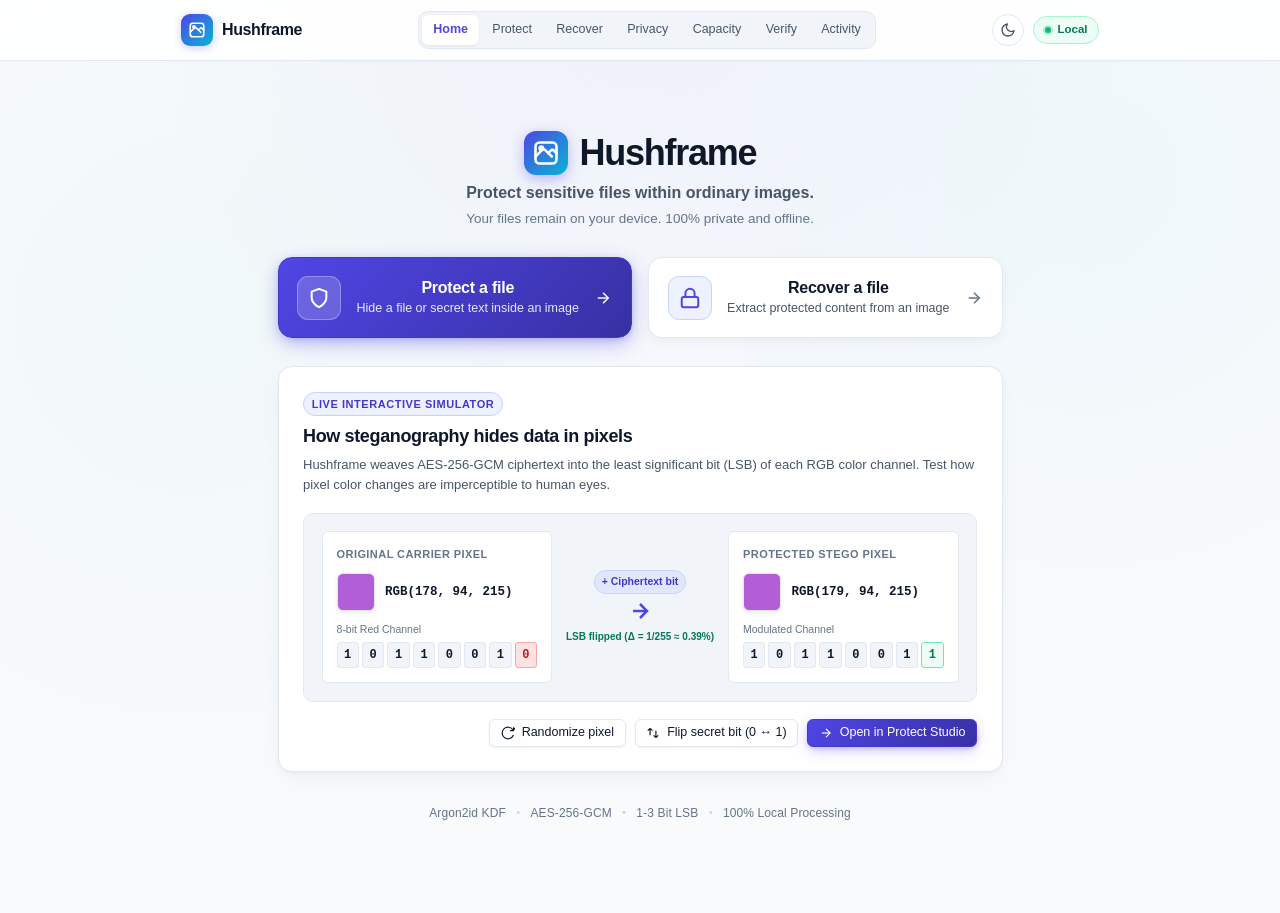
==== frontend/index.html @ 93e6d680 "Fix activity table overflow; enhance alignment, action chips, and responsive container" ====
<!DOCTYPE html>
<html lang="en">
<head>
  <meta charset="UTF-8">
  <meta name="viewport" content="width=device-width, initial-scale=1.0">
  <title>Hushframe — Protect sensitive files within ordinary images</title>
  <link rel="stylesheet" href="styles.css">
</head>
<body>
  <!-- Clean, Minimal Header -->
  <header class="navbar">
    <div class="nav-container">
      <div class="brand" onclick="goHome()" title="Hushframe home">
        <div class="brand-logo-wrap">
          <svg class="brand-logo" width="18" height="18" viewBox="0 0 24 24" fill="none" stroke="currentColor" stroke-width="2.2" stroke-linecap="round" stroke-linejoin="round" aria-hidden="true">
            <rect x="3" y="3" width="18" height="18" rx="3.5" ry="3.5"></rect>
            <path d="M3 15l5.5-5.5a2 2 0 0 1 2.8 0L17 15"></path>
            <path d="M14 12l2-2a2 2 0 0 1 2.8 0L21 12.2"></path>
            <circle cx="8" cy="8" r="1.5" fill="currentColor"></circle>
          </svg>
        </div>
        <span class="brand-title">Hushframe</span>
      </div>
      <nav class="nav-tabs" role="tablist">
        <button class="nav-tab active" data-tab="home" role="tab" aria-selected="true" onclick="goHome()">Home</button>
        <button class="nav-tab" data-tab="hide" role="tab" aria-selected="false" onclick="openHideScreen()">Protect</button>
        <button class="nav-tab" data-tab="reveal" role="tab" aria-selected="false" onclick="openRevealScreen()">Recover</button>
        <button class="nav-tab" data-tab="privacy" role="tab" aria-selected="false" onclick="switchTab('privacy')">Privacy</button>
        <button class="nav-tab" data-tab="capacity" role="tab" aria-selected="false" onclick="switchTab('capacity')">Capacity</button>
        <button class="nav-tab" data-tab="verify" role="tab" aria-selected="false" onclick="switchTab('verify')">Verify</button>
        <button class="nav-tab" data-tab="activity" role="tab" aria-selected="false" onclick="switchTab('activity')">Activity</button>
      </nav>
      <div class="nav-actions">
        <button type="button" class="theme-toggle-btn" id="themeToggle" onclick="toggleTheme()" title="Toggle dark/light mode">
          <svg class="icon-moon" width="16" height="16" viewBox="0 0 24 24" fill="none" stroke="currentColor" stroke-width="2" stroke-linecap="round" stroke-linejoin="round"><path d="M21 12.79A9 9 0 1 1 11.21 3 7 7 0 0 0 21 12.79z"/></svg>
          <svg class="icon-sun hidden" width="16" height="16" viewBox="0 0 24 24" fill="none" stroke="currentColor" stroke-width="2" stroke-linecap="round" stroke-linejoin="round"><circle cx="12" cy="12" r="5"/><line x1="12" y1="1" x2="12" y2="3"/><line x1="12" y1="21" x2="12" y2="23"/><line x1="4.22" y1="4.22" x2="5.64" y2="5.64"/><line x1="18.36" y1="18.36" x2="19.78" y2="19.78"/><line x1="1" y1="12" x2="3" y2="12"/><line x1="21" y1="12" x2="23" y2="12"/><line x1="4.22" y1="19.78" x2="5.64" y2="18.36"/><line x1="18.36" y1="5.64" x2="19.78" y2="4.22"/></svg>
        </button>
        <div class="badge-offline">
          <span class="pulse-dot"></span> Local
        </div>
      </div>
    </div>
  </header>

  <!-- Notification Banner Container -->
  <div class="alert-container" id="alertContainer"></div>

  <!-- Main Single-Column Application Shell -->
  <main class="main-content">

    <!-- ================================================================= -->
    <!-- TAB 0: HOME SCREEN (Interactive Studio & LSB Sandbox)              -->
    <!-- ================================================================= -->
    <div class="tab-pane active" id="pane-home">
      <div class="home-container">

        <!-- Prominently Highlighted Website Brand Name -->
        <div class="home-brand-hero">
          <div class="hero-brand-mark">
            <svg width="28" height="28" viewBox="0 0 24 24" fill="none" stroke="currentColor" stroke-width="2.2" stroke-linecap="round" stroke-linejoin="round">
              <rect x="3" y="3" width="18" height="18" rx="3.5" ry="3.5"></rect>
              <path d="M3 15l5.5-5.5a2 2 0 0 1 2.8 0L17 15"></path>
              <path d="M14 12l2-2a2 2 0 0 1 2.8 0L21 12.2"></path>
              <circle cx="8" cy="8" r="1.5" fill="currentColor"></circle>
            </svg>
          </div>
          <h1 class="hero-app-name">Hushframe</h1>
        </div>
        <p class="hero-tagline">Protect sensitive files within ordinary images.</p>
        <p class="hero-subtitle">Your files remain on your device. 100% private and offline.</p>

        <!-- Prominently Highlighted Primary Actions -->
        <div class="home-main-actions">
          <button type="button" class="hero-action-btn hero-action-protect" onclick="openHideScreen()">
            <div class="hero-btn-icon-wrap">
              <svg width="22" height="22" viewBox="0 0 24 24" fill="none" stroke="currentColor" stroke-width="2.2" stroke-linecap="round" stroke-linejoin="round"><path d="M12 22s8-4 8-10V5l-8-3-8 3v7c0 6 8 10 8 10z"/></svg>
            </div>
            <div class="hero-btn-content">
              <span class="hero-btn-title">Protect a file</span>
              <span class="hero-btn-desc">Hide a file or secret text inside an image</span>
            </div>
            <svg class="hero-btn-arrow" width="18" height="18" viewBox="0 0 24 24" fill="none" stroke="currentColor" stroke-width="2"><path d="M5 12h14"/><path d="m12 5 7 7-7 7"/></svg>
          </button>

          <button type="button" class="hero-action-btn hero-action-recover" onclick="openRevealScreen()">
            <div class="hero-btn-icon-wrap">
              <svg width="22" height="22" viewBox="0 0 24 24" fill="none" stroke="currentColor" stroke-width="2.2" stroke-linecap="round" stroke-linejoin="round"><rect x="3" y="11" width="18" height="11" rx="2" ry="2"/><path d="M7 11V7a5 5 0 0 1 10 0v4"/></svg>
            </div>
            <div class="hero-btn-content">
              <span class="hero-btn-title">Recover a file</span>
              <span class="hero-btn-desc">Extract protected content from an image</span>
            </div>
            <svg class="hero-btn-arrow" width="18" height="18" viewBox="0 0 24 24" fill="none" stroke="currentColor" stroke-width="2"><path d="M5 12h14"/><path d="m12 5 7 7-7 7"/></svg>
          </button>
        </div>

        <!-- Interactive LSB Pixel Sandbox Widget -->
        <div class="studio-sandbox-card">
          <div class="sandbox-header">
            <span class="sandbox-badge">Live Interactive Simulator</span>
            <h2 class="sandbox-title">How steganography hides data in pixels</h2>
            <p class="sandbox-subtitle">Hushframe weaves AES-256-GCM ciphertext into the least significant bit (LSB) of each RGB color channel. Test how pixel color changes are imperceptible to human eyes.</p>
          </div>

          <div class="sandbox-interactive-grid">
            <!-- Original Carrier Pixel -->
            <div class="sandbox-pixel-card">
              <span class="sb-card-label">Original carrier pixel</span>
              <div class="sb-swatch-wrap">
                <div class="sb-swatch" id="sbOrigSwatch"></div>
                <span class="sb-rgb-text" id="sbOrigRgb">RGB(178, 94, 215)</span>
              </div>
              <div class="sb-bitfield">
                <span class="sb-bit-label">8-bit Red Channel</span>
                <div class="sb-bits-row" id="sbOrigBits">
                  <span class="sb-bit">1</span><span class="sb-bit">0</span><span class="sb-bit">1</span><span class="sb-bit">1</span><span class="sb-bit">0</span><span class="sb-bit">0</span><span class="sb-bit">1</span><span class="sb-bit sb-bit-target">0</span>
                </div>
              </div>
            </div>

            <!-- Modulation Flow Arrow -->
            <div class="sandbox-arrow-col">
              <div class="sb-operation-pill">+ Ciphertext bit</div>
              <svg class="sb-arrow-icon" width="24" height="24" viewBox="0 0 24 24" fill="none" stroke="currentColor" stroke-width="2.5"><path d="M5 12h14"/><path d="m12 5 7 7-7 7"/></svg>
              <span class="sb-delta-badge" id="sbDeltaBadge">LSB modulated (Δ = 1/255 ≈ 0.39%)</span>
            </div>

            <!-- Modulated Stego Pixel -->
            <div class="sandbox-pixel-card">
              <span class="sb-card-label">Protected stego pixel</span>
              <div class="sb-swatch-wrap">
                <div class="sb-swatch" id="sbStegoSwatch"></div>
                <span class="sb-rgb-text" id="sbStegoRgb">RGB(179, 94, 215)</span>
              </div>
              <div class="sb-bitfield">
                <span class="sb-bit-label">Modulated Channel</span>
                <div class="sb-bits-row" id="sbStegoBits">
                  <span class="sb-bit">1</span><span class="sb-bit">0</span><span class="sb-bit">1</span><span class="sb-bit">1</span><span class="sb-bit">0</span><span class="sb-bit">0</span><span class="sb-bit">1</span><span class="sb-bit sb-bit-modified">1</span>
                </div>
              </div>
            </div>
          </div>

          <div class="sandbox-controls-row">
            <button type="button" class="btn btn-secondary btn-sm" onclick="randomizeSandboxPixel()">
              <svg width="14" height="14" viewBox="0 0 24 24" fill="none" stroke="currentColor" stroke-width="2"><path d="M21.5 2v6h-6M21.34 15.57a10 10 0 1 1-.57-8.38l5.67-5.67"/></svg>
              Randomize pixel
            </button>
            <button type="button" class="btn btn-secondary btn-sm" onclick="toggleSandboxBit()">
              <svg width="14" height="14" viewBox="0 0 24 24" fill="none" stroke="currentColor" stroke-width="2"><path d="M7 16V4M7 4L3 8M7 4L11 8M17 8V20M17 20L21 16M17 20L13 16"/></svg>
              Flip secret bit (0 &harr; 1)
            </button>
            <button type="button" class="btn btn-primary btn-sm" onclick="loadSampleCarrier()">
              <svg width="14" height="14" viewBox="0 0 24 24" fill="none" stroke="currentColor" stroke-width="2"><path d="M5 12h14"/><path d="m12 5 7 7-7 7"/></svg>
              Open in Protect Studio
            </button>
          </div>
        </div>

        <!-- Reduced Un-Highlighted Technical Specifications -->
        <div class="home-specs-bar">
          <span class="spec-pill">Argon2id KDF</span>
          <span class="spec-bullet">&bull;</span>
          <span class="spec-pill">AES-256-GCM</span>
          <span class="spec-bullet">&bull;</span>
          <span class="spec-pill">1-3 Bit LSB</span>
          <span class="spec-bullet">&bull;</span>
          <span class="spec-pill">100% Local Processing</span>
        </div>

      </div>
    </div>

    <!-- ================================================================= -->
    <!-- TAB 1: PROTECT A FILE                                             -->
    <!-- ================================================================= -->
    <div class="tab-pane" id="pane-hide">
      
      <!-- Sub-mode Switcher for Multi-Image splitting -->
      <div class="mode-switcher-wrap">
        <button type="button" class="mode-pill-btn active" id="btnModeHideSingle" onclick="setHideMode('single')">Single image</button>
        <button type="button" class="mode-pill-btn" id="btnModeHideSplit" onclick="setHideMode('split')">Split across images</button>
      </div>

      <!-- Single Image Flow -->
      <div class="workflow-card" id="hideSingleSection">
        <div class="screen-header">
          <h2 class="screen-title">Protect a file</h2>
          <p class="screen-subtitle">Select a cover image and the content you want to protect.</p>
        </div>

        <!-- Step 1: Select Cover Image -->
        <div class="step-card">
          <div class="step-header">
            <span class="step-badge">1</span>
            <span class="step-title">Select a cover image</span>
          </div>

          <div class="dropzone" id="hideDropzone">
            <input type="file" id="hideImageInput" accept="image/png,image/jpeg,image/bmp,image/webp,image/gif,image/x-tga" hidden>
            <div class="dropzone-content">
              <div class="dropzone-icon">
                <svg width="20" height="20" viewBox="0 0 24 24" fill="none" stroke="currentColor" stroke-width="2" stroke-linecap="round" stroke-linejoin="round"><path d="M21 15v4a2 2 0 0 1-2 2H5a2 2 0 0 1-2-2v-4"/><polyline points="17 8 12 3 7 8"/><line x1="12" y1="3" x2="12" y2="15"/></svg>
              </div>
              <p class="dropzone-text"><strong>Select a cover image</strong> or drag it here</p>
              <span class="dropzone-subtext">PNG, BMP, JPEG, WebP up to 64 MB</span>
              <div class="dropzone-actions-row">
                <button type="button" class="btn btn-secondary btn-sm" onclick="document.getElementById('hideImageInput').click()">Browse image</button>
                <button type="button" class="btn btn-primary btn-sm" onclick="loadSampleCarrier()">Try sample image</button>
              </div>
            </div>
          </div>

          <!-- Selected Image Meta Card -->
          <div class="image-meta-card hidden" id="hideImageMeta">
            <img id="hideThumb" class="meta-thumb" alt="Cover preview">
            <div class="meta-details">
              <div class="meta-filename" id="hideMetaName">cover.png</div>
              <div class="meta-tags">
                <span class="tag" id="hideMetaDim">0 &times; 0 px</span>
                <span class="tag" id="hideMetaFormat">PNG</span>
                <span class="tag tag-capacity" id="hideMetaCap">Capacity: 0 KB</span>
              </div>
              <div class="meta-notice hidden" id="hideMetaNotice"></div>
            </div>
            <button type="button" class="btn-icon" title="Remove image" onclick="resetHideImage()">
              <svg width="16" height="16" viewBox="0 0 24 24" fill="none" stroke="currentColor" stroke-width="2" stroke-linecap="round" stroke-linejoin="round"><line x1="18" y1="6" x2="6" y2="18"/><line x1="6" y1="6" x2="18" y2="18"/></svg>
            </button>
          </div>
        </div>

        <!-- Step 2: Choose Content to Protect -->
        <div class="step-card">
          <div class="step-header">
            <span class="step-badge">2</span>
            <span class="step-title">Choose the content to protect</span>
          </div>

          <div class="segmented-control">
            <label class="segmented-option">
              <input type="radio" name="secretType" value="text" checked onchange="toggleSecretType()">
              <span>Text message</span>
            </label>
            <label class="segmented-option">
              <input type="radio" name="secretType" value="file" onchange="toggleSecretType()">
              <span>File</span>
            </label>
          </div>

          <!-- Text Mode -->
          <div class="secret-box" id="secretTextBox">
            <textarea id="secretTextMessage" class="form-textarea" placeholder="Type or paste your confidential text message here..."></textarea>
            <div class="form-helper">
              <span id="secretCharCount">0 characters</span>
              <span id="secretSizeEstimate">0 bytes</span>
            </div>
          </div>

          <!-- File Mode -->
          <div class="secret-box hidden" id="secretFileBox">
            <div class="file-picker-row">
              <input type="file" id="secretFileInput" class="form-file-input" hidden onchange="if(this.files[0]){ state.hide.secretFile=this.files[0]; document.getElementById('secretFileInfo').textContent=this.files[0].name + ' (' + formatBytes(this.files[0].size) + ')'; validateHideForm(); evaluateHideCapacity(); }">
              <button type="button" class="btn btn-secondary btn-sm" onclick="document.getElementById('secretFileInput').click()">Choose file</button>
              <div id="secretFileInfo" class="file-info-text">No file chosen</div>
            </div>
          </div>

          <!-- Live Capacity Indicator -->
          <div class="capacity-meter-box hidden" id="hideCapacityMeterBox">
            <div class="capacity-meter-header">
              <span>Image space used</span>
              <span id="hideCapacityStatus">0 B / 0 B (0%)</span>
            </div>
            <div class="capacity-meter-track">
              <div class="capacity-meter-fill" id="hideCapacityFill" style="width: 0%;"></div>
            </div>
          </div>

          <!-- Capacity Shortfall Advice Card -->
          <div class="capacity-shortfall-card hidden" id="capacityShortfallCard">
            <div class="shortfall-header">
              <div class="shortfall-icon">
                <svg width="20" height="20" viewBox="0 0 24 24" fill="none" stroke="currentColor" stroke-width="2" stroke-linecap="round" stroke-linejoin="round"><path d="M10.29 3.86L1.82 18a2 2 0 0 0 1.71 3h16.94a2 2 0 0 0 1.71-3L13.71 3.86a2 2 0 0 0-3.42 0z"/><line x1="12" y1="9" x2="12" y2="13"/><line x1="12" y1="17" x2="12.01" y2="17"/></svg>
              </div>
              <div>
                <h3 class="shortfall-title" id="sfTitle">The selected file exceeds the available capacity of this image. Select a larger cover image or reduce the file size.</h3>
                <p class="shortfall-subtitle">The selected image cannot fit the payload and encryption overhead.</p>
              </div>
            </div>

            <div class="shortfall-grid">
              <div class="shortfall-cell">
                <span class="sf-label">File name:</span>
                <span class="sf-value" id="sfSecretName">secret.bin</span>
              </div>
              <div class="shortfall-cell">
                <span class="sf-label">File size:</span>
                <span class="sf-value" id="sfSecretSize">0 B</span>
              </div>
              <div class="shortfall-cell">
                <span class="sf-label">Available capacity:</span>
                <span class="sf-value" id="sfAvailableCap">0 B</span>
              </div>
              <div class="shortfall-cell">
                <span class="sf-label">Additional space required:</span>
                <span class="sf-value text-danger" id="sfAdditionalReq">0 B</span>
              </div>
              <div class="shortfall-cell full-width">
                <span class="sf-label">Recommended minimum image dimensions:</span>
                <span class="sf-value" id="sfRecDimensions">0 &times; 0 px</span>
              </div>
            </div>

            <div class="shortfall-actions-label">Recommended practical solutions:</div>
            <div class="shortfall-actions-grid">
              <button type="button" class="shortfall-choice-btn" onclick="document.getElementById('hideImageInput').click()">
                <div class="choice-text">
                  <strong>Select a larger cover image</strong>
                  <span>Pick an image with higher resolution</span>
                </div>
              </button>

              <button type="button" class="shortfall-choice-btn" id="btnChoiceCompress" onclick="applyCompressionChoice()">
                <div class="choice-text">
                  <strong>Compress file before protecting</strong>
                  <span>Enable lossless RFC 1951 DEFLATE</span>
                </div>
              </button>

              <button type="button" class="shortfall-choice-btn" onclick="switchToSplitMode()">
                <div class="choice-text">
                  <strong>Split across multiple images</strong>
                  <span>Divide content across two or more images</span>
                </div>
              </button>

              <button type="button" class="shortfall-choice-btn" id="btnChoiceHighCap" onclick="applyHighCapChoice()">
                <div class="choice-text">
                  <strong>Use 2-bit or 3-bit mode</strong>
                  <span>Multi-bit LSB (increases capacity)</span>
                </div>
              </button>
            </div>
            <div class="shortfall-cancel-row">
              <button type="button" class="btn btn-secondary btn-sm" onclick="dismissCapacityCard()">Dismiss</button>
            </div>
          </div>

        </div>

        <!-- Step 3: Password Protection -->
        <div class="step-card">
          <div class="step-header">
            <span class="step-badge">3</span>
            <span class="step-title">Add password protection</span>
          </div>
          <p class="step-hint">Leave blank for standard protection, or enter a password for authenticated encryption.</p>

          <div class="form-row mt-3">
            <div class="form-col">
              <label for="hidePassword" class="form-label">Password</label>
              <div class="password-input-wrap">
                <input type="password" id="hidePassword" class="form-input" placeholder="Password (optional)" autocomplete="off">
                <button type="button" class="btn-toggle-eye" title="Toggle visibility" onclick="togglePasswordVisibility('hidePassword')">
                  <svg width="16" height="16" viewBox="0 0 24 24" fill="none" stroke="currentColor" stroke-width="2" stroke-linecap="round" stroke-linejoin="round"><path d="M1 12s4-8 11-8 11 8 11 8-4 8-11 8-11-8-11-8z"/><circle cx="12" cy="12" r="3"/></svg>
                </button>
              </div>
            </div>
            <div class="form-col">
              <label for="hidePasswordConfirm" class="form-label">Confirm password</label>
              <div class="password-input-wrap">
                <input type="password" id="hidePasswordConfirm" class="form-input" placeholder="Confirm password" autocomplete="off">
                <button type="button" class="btn-toggle-eye" title="Toggle visibility" onclick="togglePasswordVisibility('hidePasswordConfirm')">
                  <svg width="16" height="16" viewBox="0 0 24 24" fill="none" stroke="currentColor" stroke-width="2" stroke-linecap="round" stroke-linejoin="round"><path d="M1 12s4-8 11-8 11 8 11 8-4 8-11 8-11-8-11-8z"/><circle cx="12" cy="12" r="3"/></svg>
                </button>
              </div>
            </div>
          </div>
          <div class="password-match-msg" id="passwordMatchMsg"></div>

          <!-- Real-Time Cryptographic Password Entropy Meter -->
          <div class="entropy-meter-wrap" id="hideEntropyWrap">
            <div class="entropy-bar-track">
              <div class="entropy-bar-fill empty" id="hideEntropyFill"></div>
            </div>
            <div class="entropy-labels">
              <span id="hideEntropyRating">Optional password</span>
              <span id="hideEntropyBits">Argon2id (RFC 9106)</span>
            </div>
          </div>

          <!-- Advanced Collapsible Details -->
          <details class="advanced-section">
            <summary class="advanced-summary">Advanced options</summary>
            <div class="advanced-body">
              <label class="checkbox-label">
                <input type="checkbox" id="hideAdaptive">
                <span>Adaptive texture embedding (PNG only)</span>
              </label>
              <p class="advanced-hint">Embeds data only in complex, textured image regions.</p>

              <label class="checkbox-label mt-3">
                <input type="checkbox" id="hideCompress" onchange="onCompressToggle()">
                <span>Compress file before protecting (RFC 1951 DEFLATE)</span>
              </label>
              <p class="advanced-hint">Compresses before encryption. Note: Compression does not help for already compressed files (ZIP, JPEG, MP3, MP4, WEBP).</p>
              <div class="compression-status-badge hidden" id="compressionStatusBadge">Estimated compressed size: -</div>

              <div class="form-group mt-3">
                <label for="hideBits" class="form-label">Embedding bit depth</label>
                <select id="hideBits" class="form-select" onchange="onBitsChange()">
                  <option value="1" selected>1-bit LSB (Standard: default, imperceptible)</option>
                  <option value="2">2-bit LSB (High capacity: 2&times; space)</option>
                  <option value="3">3-bit LSB (Maximum capacity: 3&times; space)</option>
                </select>
                <p class="advanced-hint" id="hideBitsHint">1-bit replaces the least significant bit per color channel.</p>
              </div>
            </div>
          </details>
        </div>

        <!-- Step 4: Primary Action & Progress -->
        <div class="step-card">
          <div class="action-row">
            <button type="button" class="btn btn-primary btn-lg w-full" id="btnHideSecret" onclick="submitHideSecret()" disabled>
              Protect file
            </button>
          </div>

          <div class="progress-wrap hidden" id="hideProgress">
            <div class="progress-bar">
              <div class="progress-fill" id="hideProgressFill"></div>
            </div>
            <div class="progress-label" id="hideProgressLabel">Protecting file and embedding in image...</div>
          </div>

          <!-- Clean Success Screen -->
          <div class="result-card hidden" id="hideResultCard">
            <div class="result-header">
              <h3 class="result-title">Your protected image is ready.</h3>
              <p class="result-subtitle" id="hideResultSub">File protected and embedded successfully.</p>
            </div>

            <div class="result-body">
              <div class="result-preview-wrap">
                <img id="hideResultPreview" class="result-preview" alt="Protected image preview">
              </div>

              <div class="result-meta-grid">
                <div class="meta-item">
                  <span class="meta-label">Protection</span>
                  <span class="meta-value" id="hideResultProtection">Password protected</span>
                </div>
                <div class="meta-item">
                  <span class="meta-label">Format</span>
                  <span class="meta-value">Lossless PNG</span>
                </div>
                <div class="meta-item">
                  <span class="meta-label">File size</span>
                  <span class="meta-value" id="hideResultSize">0 KB</span>
                </div>
              </div>
              <div class="result-notice hidden" id="hideResultNotice"></div>
            </div>

            <div class="result-actions">
              <button type="button" id="btnDownloadProtected" class="btn btn-primary btn-lg" onclick="downloadProtectedImage()">Download protected image</button>
              <button type="button" class="btn btn-secondary" onclick="openHideScreen()">Protect another file</button>
              <button type="button" class="btn btn-secondary" onclick="goHome()">Return to home</button>
            </div>
          </div>
        </div>

      </div>

      <!-- Multi-Image Splitting Section -->
      <div class="workflow-card hidden" id="hideSplitSection">
        <div class="screen-header">
          <h2 class="screen-title">Split file across images</h2>
          <p class="screen-subtitle">Divide a large file across multiple cover images.</p>
        </div>

        <div class="step-card">
          <div class="step-header">
            <span class="step-badge">1</span>
            <span class="step-title">Select two or more cover images</span>
          </div>

          <div class="dropzone" id="splitCoverDropzone">
            <input type="file" id="splitCoverInput" accept="image/png,image/jpeg,image/bmp,image/webp,image/gif" multiple hidden onchange="handleSplitCoversSelected(this.files)">
            <div class="dropzone-content">
              <div class="dropzone-icon">
                <svg width="20" height="20" viewBox="0 0 24 24" fill="none" stroke="currentColor" stroke-width="2" stroke-linecap="round" stroke-linejoin="round"><path d="M21 15v4a2 2 0 0 1-2 2H5a2 2 0 0 1-2-2v-4"/><polyline points="17 8 12 3 7 8"/><line x1="12" y1="3" x2="12" y2="15"/></svg>
              </div>
              <p class="dropzone-text"><strong>Select two or more cover images</strong> or drag them here</p>
              <button type="button" class="btn btn-secondary btn-sm" onclick="document.getElementById('splitCoverInput').click()">Browse images</button>
            </div>
          </div>

          <div class="multi-covers-container hidden" id="splitCoversContainer">
            <div class="multi-covers-header">
              <span id="splitCoversCount">0 cover images selected</span>
              <span class="tag tag-capacity" id="splitCombinedCap">Combined: 0 KB</span>
              <button type="button" class="btn btn-secondary btn-sm" onclick="clearSplitCovers()">Clear</button>
            </div>
            <div class="multi-covers-grid" id="splitCoversGrid"></div>
          </div>
        </div>

        <div class="step-card">
          <div class="step-header">
            <span class="step-badge">2</span>
            <span class="step-title">Choose the content to protect</span>
          </div>

          <div class="segmented-control">
            <label class="segmented-option">
              <input type="radio" name="splitSecretType" value="file" checked onchange="toggleSplitSecretType()">
              <span>File</span>
            </label>
            <label class="segmented-option">
              <input type="radio" name="splitSecretType" value="text" onchange="toggleSplitSecretType()">
              <span>Text message</span>
            </label>
          </div>

          <div class="secret-box" id="splitSecretFileBox">
            <div class="file-picker-row">
              <input type="file" id="splitSecretFileInput" class="form-file-input" hidden onchange="handleSplitSecretFile(this.files[0])">
              <button type="button" class="btn btn-secondary btn-sm" onclick="document.getElementById('splitSecretFileInput').click()">Choose file</button>
              <div id="splitSecretFileInfo" class="file-info-text">No file chosen</div>
            </div>
          </div>

          <div class="secret-box hidden" id="splitSecretTextBox">
            <textarea id="splitSecretTextMsg" class="form-textarea" placeholder="Enter message to split..." oninput="handleSplitSecretText()"></textarea>
            <div class="form-helper">
              <span id="splitSecretCharCount">0 characters</span>
              <span id="splitSecretSize">0 bytes</span>
            </div>
          </div>
        </div>

        <div class="step-card">
          <div class="step-header">
            <span class="step-badge">3</span>
            <span class="step-title">Add password protection</span>
          </div>

          <div class="form-row mt-3">
            <div class="form-col">
              <label for="splitPassword" class="form-label">Password</label>
              <div class="password-input-wrap">
                <input type="password" id="splitPassword" class="form-input" placeholder="Password (optional)" autocomplete="off">
                <button type="button" class="btn-toggle-eye" title="Toggle visibility" onclick="togglePasswordVisibility('splitPassword')">
                  <svg width="16" height="16" viewBox="0 0 24 24" fill="none" stroke="currentColor" stroke-width="2" stroke-linecap="round" stroke-linejoin="round"><path d="M1 12s4-8 11-8 11 8 11 8-4 8-11 8-11-8-11-8z"/><circle cx="12" cy="12" r="3"/></svg>
                </button>
              </div>
            </div>
            <div class="form-col">
              <label for="splitPasswordConfirm" class="form-label">Confirm password</label>
              <div class="password-input-wrap">
                <input type="password" id="splitPasswordConfirm" class="form-input" placeholder="Confirm password" autocomplete="off">
                <button type="button" class="btn-toggle-eye" title="Toggle visibility" onclick="togglePasswordVisibility('splitPasswordConfirm')">
                  <svg width="16" height="16" viewBox="0 0 24 24" fill="none" stroke="currentColor" stroke-width="2" stroke-linecap="round" stroke-linejoin="round"><path d="M1 12s4-8 11-8 11 8 11 8-4 8-11 8-11-8-11-8z"/><circle cx="12" cy="12" r="3"/></svg>
                </button>
              </div>
            </div>
          </div>
          <div class="password-match-msg" id="splitPasswordMatchMsg"></div>

          <details class="advanced-section">
            <summary class="advanced-summary">Advanced options</summary>
            <div class="advanced-body">
              <label class="checkbox-label">
                <input type="checkbox" id="splitCompress">
                <span>Compress file before splitting (RFC 1951 DEFLATE)</span>
              </label>
            </div>
          </details>
        </div>

        <div class="step-card">
          <div class="action-row">
            <button type="button" class="btn btn-primary btn-lg w-full" id="btnSplitSecret" onclick="submitSplitHide()" disabled>
              Protect and split file
            </button>
          </div>

          <div class="progress-wrap hidden" id="splitProgress">
            <div class="progress-bar">
              <div class="progress-fill" id="splitProgressFill"></div>
            </div>
            <div class="progress-label" id="splitProgressLabel">Encrypting and embedding chunks...</div>
          </div>

          <div class="result-card hidden" id="splitResultCard">
            <div class="result-header">
              <h3 class="result-title">Your protected images are ready.</h3>
              <p class="result-subtitle">File partitioned into <span id="splitResultTotal">0</span> part images.</p>
            </div>

            <div class="result-body">
              <div class="manifest-card">
                <div class="manifest-title">Session manifest:</div>
                <div class="manifest-details" id="splitManifestDetails"></div>
              </div>

              <div class="parts-list-title">Generated part images:</div>
              <div class="parts-download-grid" id="splitPartsDownloadGrid"></div>
            </div>

            <div class="result-actions">
              <button type="button" class="btn btn-primary" onclick="downloadAllSplitParts()">Download all parts</button>
              <button type="button" class="btn btn-secondary" onclick="downloadSplitManifest()">Download manifest (.json)</button>
              <button type="button" class="btn btn-secondary" onclick="switchToSplitReveal()">Recover file</button>
              <button type="button" class="btn btn-secondary" onclick="goHome()">Return to home</button>
            </div>
          </div>
        </div>

      </div>

    </div>

    <!-- ================================================================= -->
    <!-- TAB 2: RECOVER A FILE                                             -->
    <!-- ================================================================= -->
    <div class="tab-pane" id="pane-reveal">
      
      <div class="mode-switcher-wrap">
        <button type="button" class="mode-pill-btn active" id="btnModeRevSingle" onclick="setRevealMode('single')">Single image</button>
        <button type="button" class="mode-pill-btn" id="btnModeRevSplit" onclick="setRevealMode('split')">Recombine split parts</button>
      </div>

      <!-- Single Image Reveal -->
      <div class="workflow-card" id="revealSingleSection">
        <div class="screen-header">
          <h2 class="screen-title">Recover a file</h2>
          <p class="screen-subtitle">Extract a protected message or file from an image.</p>
        </div>

        <!-- Step 1: Protected Image -->
        <div class="step-card">
          <div class="step-header">
            <span class="step-badge">1</span>
            <span class="step-title">Select a protected image</span>
          </div>

          <div class="dropzone" id="revealDropzone">
            <input type="file" id="revealImageInput" accept="image/png,image/bmp,image/jpeg,image/webp,image/gif" hidden>
            <div class="dropzone-content">
              <div class="dropzone-icon">
                <svg width="20" height="20" viewBox="0 0 24 24" fill="none" stroke="currentColor" stroke-width="2" stroke-linecap="round" stroke-linejoin="round"><path d="M21 15v4a2 2 0 0 1-2 2H5a2 2 0 0 1-2-2v-4"/><polyline points="17 8 12 3 7 8"/><line x1="12" y1="3" x2="12" y2="15"/></svg>
              </div>
              <p class="dropzone-text"><strong>Select a protected image</strong> or drag it here</p>
              <button type="button" class="btn btn-secondary btn-sm" onclick="document.getElementById('revealImageInput').click()">Browse image</button>
            </div>
          </div>

          <div class="image-meta-card hidden" id="revealImageMeta">
            <img id="revealThumb" class="meta-thumb" alt="Protected image preview">
            <div class="meta-details">
              <div class="meta-filename" id="revealMetaName">protected.png</div>
              <div class="meta-tags">
                <span class="tag" id="revealMetaSize">0 KB</span>
                <span class="tag" id="revealMetaFormat">PNG</span>
              </div>
            </div>
            <button type="button" class="btn-icon" title="Remove image" onclick="resetRevealImage()">
              <svg width="16" height="16" viewBox="0 0 24 24" fill="none" stroke="currentColor" stroke-width="2" stroke-linecap="round" stroke-linejoin="round"><line x1="18" y1="6" x2="6" y2="18"/><line x1="6" y1="6" x2="18" y2="18"/></svg>
            </button>
          </div>
        </div>

        <!-- Step 2: Password -->
        <div class="step-card">
          <div class="step-header">
            <span class="step-badge">2</span>
            <span class="step-title">Enter password</span>
          </div>

          <div class="password-input-wrap">
            <input type="password" id="revealPassword" class="form-input" placeholder="Password (if protected)" autocomplete="off">
            <button type="button" class="btn-toggle-eye" title="Toggle visibility" onclick="togglePasswordVisibility('revealPassword')">
              <svg width="16" height="16" viewBox="0 0 24 24" fill="none" stroke="currentColor" stroke-width="2" stroke-linecap="round" stroke-linejoin="round"><path d="M1 12s4-8 11-8 11 8 11 8-4 8-11 8-11-8-11-8z"/><circle cx="12" cy="12" r="3"/></svg>
            </button>
          </div>
        </div>

        <!-- Step 3: Reveal Action & Result Area -->
        <div class="step-card">
          <div class="action-row">
            <button type="button" class="btn btn-primary btn-lg w-full" id="btnRevealSecret" onclick="submitRevealSecret()" disabled>
              Recover file
            </button>
          </div>

          <div class="progress-wrap hidden" id="revealProgress">
            <div class="progress-bar">
              <div class="progress-fill" id="revealProgressFill"></div>
            </div>
            <div class="progress-label" id="revealProgressLabel">Verifying authentication and recovering file...</div>
          </div>

          <!-- Recovered Secret Result Card -->
          <div class="result-card hidden" id="revealResultCard">
            <div class="result-header">
              <h3 class="result-title">File recovered successfully.</h3>
              <p class="result-subtitle" id="revealResultSub">File authenticated and recovered.</p>
            </div>

            <!-- Recovered Text Display -->
            <div class="secret-result-box hidden" id="revealTextBox">
              <div class="result-toolbar">
                <span class="result-tag" id="revealPayloadTag">0 bytes recovered</span>
                <button type="button" class="btn btn-secondary btn-sm" onclick="copyRecoveredText()">Copy text</button>
              </div>
              <textarea id="revealResultText" class="result-textarea" readonly></textarea>
            </div>

            <!-- Recovered File Download -->
            <div class="secret-file-box hidden" id="revealFileBox">
              <div class="file-download-card">
                <div class="file-desc">
                  <div class="file-name" id="revealFileName">recovered_file.bin</div>
                  <div class="file-size" id="revealFileSize">0 bytes</div>
                </div>
                <button type="button" id="btnDownloadRecoveredFile" class="btn btn-primary btn-sm" onclick="downloadRecoveredFile()">Download recovered file</button>
              </div>
            </div>

            <div class="result-actions">
              <button type="button" class="btn btn-secondary" onclick="openRevealScreen()">Recover another file</button>
              <button type="button" class="btn btn-secondary" onclick="goHome()">Return to home</button>
            </div>
          </div>

        </div>

      </div>

      <!-- Multi-Image Recombination Section -->
      <div class="workflow-card hidden" id="revealSplitSection">
        <div class="screen-header">
          <h2 class="screen-title">Recombine split parts</h2>
          <p class="screen-subtitle">Select all split part images to recover the original file.</p>
        </div>

        <div class="step-card">
          <div class="step-header">
            <span class="step-badge">1</span>
            <span class="step-title">Select all part images</span>
          </div>

          <div class="dropzone" id="splitRevDropzone">
            <input type="file" id="splitRevInput" accept="image/png,image/jpeg,image/bmp,image/webp,image/gif" multiple hidden onchange="handleSplitRevPartsSelected(this.files)">
            <div class="dropzone-content">
              <div class="dropzone-icon">
                <svg width="20" height="20" viewBox="0 0 24 24" fill="none" stroke="currentColor" stroke-width="2" stroke-linecap="round" stroke-linejoin="round"><path d="M21 15v4a2 2 0 0 1-2 2H5a2 2 0 0 1-2-2v-4"/><polyline points="17 8 12 3 7 8"/><line x1="12" y1="3" x2="12" y2="15"/></svg>
              </div>
              <p class="dropzone-text"><strong>Select all part images</strong> (in any order)</p>
              <button type="button" class="btn btn-secondary btn-sm" onclick="document.getElementById('splitRevInput').click()">Browse part images</button>
            </div>
          </div>

          <div class="multi-covers-container hidden" id="splitRevPartsContainer">
            <div class="multi-covers-header">
              <span id="splitRevPartsCount">0 part images selected</span>
              <button type="button" class="btn btn-secondary btn-sm" onclick="clearSplitRevParts()">Clear</button>
            </div>
            <div class="multi-covers-grid" id="splitRevPartsGrid"></div>
          </div>
        </div>

        <div class="step-card">
          <div class="step-header">
            <span class="step-badge">2</span>
            <span class="step-title">Enter password</span>
          </div>

          <div class="password-input-wrap">
            <input type="password" id="splitRevPassword" class="form-input" placeholder="Password (if protected)" autocomplete="off">
            <button type="button" class="btn-toggle-eye" title="Toggle visibility" onclick="togglePasswordVisibility('splitRevPassword')">
              <svg width="16" height="16" viewBox="0 0 24 24" fill="none" stroke="currentColor" stroke-width="2" stroke-linecap="round" stroke-linejoin="round"><path d="M1 12s4-8 11-8 11 8 11 8-4 8-11 8-11-8-11-8z"/><circle cx="12" cy="12" r="3"/></svg>
            </button>
          </div>
        </div>

        <div class="step-card">
          <div class="action-row">
            <button type="button" class="btn btn-primary btn-lg w-full" id="btnSplitReveal" onclick="submitSplitReveal()" disabled>
              Recover file
            </button>
          </div>

          <div class="progress-wrap hidden" id="splitRevProgress">
            <div class="progress-bar">
              <div class="progress-fill" id="splitRevProgressFill"></div>
            </div>
            <div class="progress-label" id="splitRevProgressLabel">Authenticating parts and reconstructing file...</div>
          </div>

          <div class="result-card hidden" id="splitRevResultCard">
            <div class="result-header">
              <h3 class="result-title">File recovered successfully.</h3>
              <p class="result-subtitle" id="splitRevSub">All parts verified and recombined.</p>
            </div>

            <div class="secret-result-box hidden" id="splitRevTextBox">
              <div class="result-toolbar">
                <button type="button" class="btn btn-secondary btn-sm" onclick="copySplitRecoveredText()">Copy text</button>
              </div>
              <textarea id="splitRevText" class="result-textarea" readonly></textarea>
            </div>

            <div class="secret-file-box hidden" id="splitRevFileBox">
              <div class="file-download-card">
                <div class="file-desc">
                  <div class="file-name" id="splitRevFileName">recovered_file.bin</div>
                  <div class="file-size" id="splitRevFileSize">0 bytes</div>
                </div>
                <button type="button" id="btnDownloadSplitRecoveredFile" class="btn btn-primary btn-sm" onclick="downloadSplitRecoveredFile()">Download recovered file</button>
              </div>
            </div>

            <div class="result-actions">
              <button type="button" class="btn btn-secondary" onclick="openRevealScreen()">Recover another file</button>
              <button type="button" class="btn btn-secondary" onclick="goHome()">Return to home</button>
            </div>
          </div>
        </div>

      </div>

    </div>

    <!-- ================================================================= -->
    <!-- TAB 3: VERIFY IMAGE                                               -->
    <!-- ================================================================= -->
    <div class="tab-pane" id="pane-verify">
      <div class="workflow-card">
        <div class="screen-header">
          <h2 class="screen-title">Verify an image</h2>
          <p class="screen-subtitle">Check whether an image contains protected content without extracting it.</p>
        </div>

        <div class="step-card">
          <div class="dropzone" id="verifyDropzone">
            <input type="file" id="verifyImageInput" accept="image/png,image/bmp,image/jpeg,image/webp,image/gif" hidden>
            <div class="dropzone-content">
              <div class="dropzone-icon">
                <svg width="20" height="20" viewBox="0 0 24 24" fill="none" stroke="currentColor" stroke-width="2" stroke-linecap="round" stroke-linejoin="round"><path d="M22 11.08V12a10 10 0 1 1-5.93-9.14"/><polyline points="22 4 12 14.01 9 11.01"/></svg>
              </div>
              <p class="dropzone-text"><strong>Select an image</strong> to verify</p>
              <button type="button" class="btn btn-secondary btn-sm" onclick="document.getElementById('verifyImageInput').click()">Browse image</button>
            </div>
          </div>

          <div class="image-meta-card hidden" id="verifyImageMeta">
            <img id="verifyThumb" class="meta-thumb" alt="Verify image">
            <div class="meta-details">
              <div class="meta-filename" id="verifyMetaName">image.png</div>
            </div>
            <button type="button" class="btn-icon" title="Remove image" onclick="resetVerifyImage()">
              <svg width="16" height="16" viewBox="0 0 24 24" fill="none" stroke="currentColor" stroke-width="2" stroke-linecap="round" stroke-linejoin="round"><line x1="18" y1="6" x2="6" y2="18"/><line x1="6" y1="6" x2="18" y2="18"/></svg>
            </button>
          </div>

          <div class="action-row mt-3">
            <button type="button" class="btn btn-primary btn-lg w-full" id="btnVerifyImage" onclick="submitVerifyImage()" disabled>
              Verify image
            </button>
          </div>

          <div class="result-card hidden" id="verifyResultCard">
            <div class="result-header">
              <h3 class="result-title" id="verifyResultTitle">Protected content detected</h3>
              <p class="result-subtitle" id="verifyResultMsg"></p>
            </div>
            <div class="result-meta-grid">
              <div class="meta-item">
                <span class="meta-label">Protected content</span>
                <span class="meta-value" id="verifyHasPayload">Yes</span>
              </div>
              <div class="meta-item">
                <span class="meta-label">Protection</span>
                <span class="meta-value" id="verifyProtection">Password protected</span>
              </div>
              <div class="meta-item">
                <span class="meta-label">Payload size</span>
                <span class="meta-value" id="verifyPayloadSize">0 bytes</span>
              </div>
            </div>
          </div>

        </div>
      </div>
    </div>

    <!-- ================================================================= -->
    <!-- TAB 4: CAPACITY & INFO                                            -->
    <!-- ================================================================= -->
    <div class="tab-pane" id="pane-capacity">
      <div class="workflow-card">
        <div class="screen-header">
          <h2 class="screen-title">Check image capacity</h2>
          <p class="screen-subtitle">Calculate available storage capacity for an image.</p>
        </div>

        <div class="step-card">
          <div class="dropzone" id="capDropzone">
            <input type="file" id="capImageInput" accept="image/png,image/bmp,image/jpeg,image/webp,image/gif" hidden>
            <div class="dropzone-content">
              <div class="dropzone-icon">
                <svg width="20" height="20" viewBox="0 0 24 24" fill="none" stroke="currentColor" stroke-width="2" stroke-linecap="round" stroke-linejoin="round"><rect x="2" y="7" width="20" height="14" rx="2" ry="2"/><path d="M16 21V5a2 2 0 0 0-2-2h-4a2 2 0 0 0-2 2v16"/></svg>
              </div>
              <p class="dropzone-text"><strong>Select an image</strong> to check capacity</p>
              <button type="button" class="btn btn-secondary btn-sm" onclick="document.getElementById('capImageInput').click()">Browse image</button>
            </div>
          </div>

          <div class="image-meta-card hidden" id="capImageMeta">
            <img id="capThumb" class="meta-thumb" alt="Capacity image">
            <div class="meta-details">
              <div class="meta-filename" id="capMetaName">image.png</div>
            </div>
            <button type="button" class="btn-icon" title="Remove image" onclick="resetCapImage()">
              <svg width="16" height="16" viewBox="0 0 24 24" fill="none" stroke="currentColor" stroke-width="2" stroke-linecap="round" stroke-linejoin="round"><line x1="18" y1="6" x2="6" y2="18"/><line x1="6" y1="6" x2="18" y2="18"/></svg>
            </button>
          </div>

          <div class="action-row mt-3">
            <button type="button" class="btn btn-primary btn-lg w-full" id="btnCheckCapacity" onclick="submitCheckCapacity()" disabled>
              Calculate capacity
            </button>
          </div>

          <div class="result-card hidden" id="capResultCard">
            <div class="result-header">
              <h3 class="result-title">Storage capacity</h3>
              <p class="result-subtitle">Image analysis completed.</p>
            </div>
            <div class="capacity-metrics-grid">
              <div class="metric-card">
                <div class="metric-val" id="capValEnc">0 KB</div>
                <div class="metric-label">Password-protected capacity</div>
              </div>
              <div class="metric-card">
                <div class="metric-val" id="capValUnenc">0 KB</div>
                <div class="metric-label">Standard capacity</div>
              </div>
              <div class="metric-card">
                <div class="metric-val" id="capValDim">0 &times; 0</div>
                <div class="metric-label">Dimensions</div>
              </div>
              <div class="metric-card">
                <div class="metric-val" id="capValFormat">PNG</div>
                <div class="metric-label">Format</div>
              </div>
            </div>
            <div class="meta-notice hidden" id="capResultNotice"></div>
          </div>

        </div>
      </div>
    </div>

    <!-- ================================================================= -->
    <!-- TAB 5: PRIVACY TOOLS (EXIF / GPS Inspection & Stripping)          -->
    <!-- ================================================================= -->
    <div class="tab-pane" id="pane-privacy">
      <div class="workflow-card">
        <div class="screen-header">
          <h2 class="screen-title">Photo details & privacy tools</h2>
          <p class="screen-subtitle">Inspect photos for location coordinates, camera information, and sensitive metadata. Remove location data cleanly before sharing.</p>
        </div>

        <div class="step-card">
          <div class="dropzone" id="privDropzone">
            <input type="file" id="privImageInput" accept="image/png,image/jpeg,image/bmp,image/webp" hidden>
            <div class="dropzone-content">
              <div class="dropzone-icon">
                <svg width="20" height="20" viewBox="0 0 24 24" fill="none" stroke="currentColor" stroke-width="2" stroke-linecap="round" stroke-linejoin="round"><path d="M12 2a8 8 0 0 0-8 8c0 5.25 8 12 8 12s8-6.75 8-12a8 8 0 0 0-8-8z"/><circle cx="12" cy="10" r="3"/></svg>
              </div>
              <p class="dropzone-text"><strong>Select an image</strong> to inspect details and location</p>
              <button type="button" class="btn btn-secondary btn-sm" onclick="document.getElementById('privImageInput').click()">Browse image</button>
            </div>
          </div>

          <div class="image-meta-card hidden" id="privImageMeta">
            <img id="privThumb" class="meta-thumb" alt="Privacy image preview">
            <div class="meta-details">
              <div class="meta-filename" id="privMetaName">image.jpg</div>
              <div class="meta-tags">
                <span class="tag" id="privMetaSize">0 KB</span>
              </div>
            </div>
            <button type="button" class="btn-icon" title="Remove image" onclick="resetPrivacyImage()">
              <svg width="16" height="16" viewBox="0 0 24 24" fill="none" stroke="currentColor" stroke-width="2" stroke-linecap="round" stroke-linejoin="round"><line x1="18" y1="6" x2="6" y2="18"/><line x1="6" y1="6" x2="18" y2="18"/></svg>
            </button>
          </div>

          <div class="action-row mt-3">
            <button type="button" class="btn btn-primary btn-lg w-full" id="btnScanPrivacy" onclick="submitScanPrivacy()" disabled>
              Inspect photo details
            </button>
          </div>

          <!-- Metadata Scan Results -->
          <div class="result-card hidden" id="privResultCard">
            <div class="result-header">
              <div class="privacy-risk-header">
                <div>
                  <h3 class="result-title">Photo details</h3>
                  <p class="result-subtitle" id="privRiskReason">Analysis completed.</p>
                </div>
                <div id="privRiskBadge" class="badge-risk badge-risk-low">Low risk</div>
              </div>
            </div>

            <!-- Location Information Found Section -->
            <div class="location-card hidden" id="privLocationSection">
              <div class="location-header">
                <svg width="18" height="18" viewBox="0 0 24 24" fill="none" stroke="#dc2626" stroke-width="2" stroke-linecap="round" stroke-linejoin="round">
                  <path d="M12 2a8 8 0 0 0-8 8c0 5.25 8 12 8 12s8-6.75 8-12a8 8 0 0 0-8-8z"></path>
                  <circle cx="12" cy="10" r="3"></circle>
                </svg>
                <h4 class="location-title">Location information found</h4>
              </div>
              <p class="location-warning">This image may reveal where it was taken.</p>

              <div class="location-grid">
                <div class="location-stat">
                  <div class="location-stat-label">Latitude</div>
                  <div class="location-stat-val" id="privGpsLat">&mdash;</div>
                </div>
                <div class="location-stat">
                  <div class="location-stat-label">Longitude</div>
                  <div class="location-stat-val" id="privGpsLon">&mdash;</div>
                </div>
                <div class="location-stat hidden" id="privAltWrap">
                  <div class="location-stat-label">Altitude</div>
                  <div class="location-stat-val" id="privGpsAlt">&mdash;</div>
                </div>
                <div class="location-stat hidden" id="privTimeWrap">
                  <div class="location-stat-label">Timestamp</div>
                  <div class="location-stat-val" id="privGpsTime">&mdash;</div>
                </div>
              </div>

              <div class="location-actions">
                <a id="btnOpenMaps" class="btn btn-secondary btn-sm" target="_blank" rel="noopener noreferrer">
                  Open in Maps
                </a>
                <button type="button" class="btn btn-primary btn-sm" id="btnRemoveLocation" onclick="submitStripMetadata()">
                  Remove location data
                </button>
              </div>
            </div>

            <!-- No GPS Notice -->
            <div id="privNoGpsNotice" class="no-gps-notice hidden">
              <span>No location information was found in this image.</span>
            </div>

            <!-- General Photo Metadata -->
            <div class="privacy-grid" style="margin-top: 1rem;">
              <div class="privacy-item">
                <span class="privacy-item-label">Camera and device</span>
                <span class="privacy-item-val" id="privValCamera">None detected</span>
              </div>
              <div class="privacy-item">
                <span class="privacy-item-label">Software / editor</span>
                <span class="privacy-item-val" id="privValSoftware">None detected</span>
              </div>
              <div class="privacy-item">
                <span class="privacy-item-label">Capture timestamp</span>
                <span class="privacy-item-val" id="privValDate">None detected</span>
              </div>
              <div class="privacy-item">
                <span class="privacy-item-label">Metadata size</span>
                <span class="privacy-item-val" id="privValBytes">0 bytes</span>
              </div>
            </div>

            <!-- Technical Details Collapsible -->
            <details class="tech-details-accordion" style="margin-top: 1rem;">
              <summary class="tech-summary">Technical details</summary>
              <div class="tech-content" id="privTechDetails" style="font-size: 12px; font-family: ui-monospace, monospace; line-height: 1.6;">
                <!-- Populated dynamically -->
              </div>
            </details>

            <div class="action-row" id="privStripRow" style="margin-top: 1.25rem;">
              <button type="button" class="btn btn-secondary btn-lg w-full" id="btnStripMetadata" onclick="submitStripMetadata()">
                Remove all metadata
              </button>
            </div>
          </div>

          <!-- Clean Output Card -->
          <div class="result-card hidden" id="privCleanCard" style="margin-top: 1rem; border-color: #86efac;">
            <div class="result-header">
              <h3 class="result-title" style="color: #166534;">Clean image ready</h3>
              <p class="result-subtitle" id="privCleanNotice">Location data removed. Your cleaned image is ready.</p>
            </div>
            <div class="action-row">
              <button type="button" class="btn btn-primary btn-lg w-full" onclick="downloadCleanImage()">
                Download clean image
              </button>
            </div>
          </div>

        </div>
      </div>
    </div>

    <!-- ================================================================= -->
    <!-- TAB 6: LOCAL RECENT ACTIVITY (100% Client-Side LocalStorage)       -->
    <!-- ================================================================= -->
    <div class="tab-pane" id="pane-activity">
      <div class="workflow-card">
        <div class="screen-header">
          <h2 class="screen-title">Recent activity</h2>
          <p class="screen-subtitle">A private record of operations performed during your session.</p>
        </div>

        <div class="step-card">
          <div class="result-notice" style="margin-bottom: 1.25rem;">
            <strong>Privacy guarantee:</strong> Passwords, encryption keys, and file contents are never stored or logged. All records stay strictly in your browser local storage.
          </div>

          <div class="activity-controls-row">
            <label class="activity-toggle-label">
              <input type="checkbox" id="histToggle" onchange="toggleHistoryEnabled(this.checked)" checked>
              <span>Save activity to local storage</span>
            </label>
            <button type="button" class="btn btn-secondary btn-sm" id="btnClearHistory" onclick="HistoryManager.clear()">
              <svg width="13" height="13" viewBox="0 0 24 24" fill="none" stroke="currentColor" stroke-width="2" stroke-linecap="round" stroke-linejoin="round"><path d="M3 6h18"/><path d="M19 6v14a2 2 0 0 1-2 2H7a2 2 0 0 1-2-2V6m3 0V4a2 2 0 0 1 2-2h4a2 2 0 0 1 2 2v2"/></svg>
              Clear history
            </button>
          </div>

          <div class="activity-table-wrap">
            <table class="activity-table" id="histTable">
              <thead>
                <tr>
                  <th class="col-timestamp">Timestamp</th>
                  <th class="col-action">Action</th>
                  <th class="col-file">Cover image</th>
                  <th class="col-file">Output file</th>
                  <th class="col-status">Protection</th>
                </tr>
              </thead>
              <tbody id="histTableBody">
                <!-- Dynamically populated -->
              </tbody>
            </table>
            <div class="empty-state hidden" id="histEmptyState">
              <div class="empty-state-icon">
                <svg width="24" height="24" viewBox="0 0 24 24" fill="none" stroke="currentColor" stroke-width="2" stroke-linecap="round" stroke-linejoin="round">
                  <circle cx="12" cy="12" r="10"></circle>
                  <polyline points="12 6 12 12 16 14"></polyline>
                </svg>
              </div>
              <h4 class="empty-state-title">No recent activity</h4>
              <p class="empty-state-desc">Operations you perform during this session will be recorded privately in your browser.</p>
            </div>
          </div>

        </div>
      </div>
    </div>

  </main>

  <script src="constants.js"></script>
  <script src="app.js"></script>
</body>
</html>
---- frontend/styles.css ----
/* ==========================================================================
   Hushframe Design System
   Keep what matters out of sight.
   Human-designed, calm, minimal, privacy-first interface.
   Refined Modern Theme • Electric Indigo & Emerald Accents • Subtle Depth
   ========================================================================== */

:root {
  /* Surfaces & Backgrounds */
  --bg-page: #f8fafc;
  --bg-surface: #ffffff;
  --bg-subtle: #f1f5f9;
  --bg-hover: #e2e8f0;
  --bg-active: #cbd5e1;
  --bg-elevated: #ffffff;

  /* Borders */
  --border-subtle: #f1f5f9;
  --border-medium: #e2e8f0;
  --border-strong: #cbd5e1;
  --border-focus: #6366f1;

  /* Typography Colors */
  --text-main: #0f172a;
  --text-muted: #475569;
  --text-subtle: #64748b;
  --text-dim: #94a3b8;

  /* Primary Accent: Electric Indigo / Modern Privacy Shield */
  --accent-primary: #4f46e5;
  --accent-primary-hover: #4338ca;
  --accent-primary-active: #3730a3;
  --accent-text: #ffffff;
  --accent-gradient: linear-gradient(135deg, #4f46e5 0%, #4338ca 100%);
  --accent-soft-bg: #eef2ff;
  --accent-soft-border: #c7d2fe;
  --accent-soft-text: #4338ca;

  /* Secondary Accents: Emerald Security & Cyan Tech */
  --accent-emerald: #059669;
  --accent-emerald-soft: #ecfdf5;
  --accent-emerald-border: #a7f3d0;
  --accent-cyan: #0891b2;
  --accent-cyan-soft: #ecfeff;

  /* Status Colors (Subtle, Muted, Sophisticated) */
  --status-success-text: #15803d;
  --status-success-bg: #f0fdf4;
  --status-success-border: #bbf7d0;

  --status-error-text: #b91c1c;
  --status-error-bg: #fef2f2;
  --status-error-border: #fecaca;

  --status-warning-text: #b45309;
  --status-warning-bg: #fffbeb;
  --status-warning-border: #fde68a;

  --status-info-text: #0369a1;
  --status-info-bg: #f0f9ff;
  --status-info-border: #bae6fd;

  /* Geometry & Shadows */
  --radius-xs: 4px;
  --radius-sm: 6px;
  --radius-md: 10px;
  --radius-lg: 14px;
  --radius-pill: 9999px;

  --shadow-subtle: 0 1px 3px rgba(15, 23, 42, 0.04), 0 1px 2px rgba(15, 23, 42, 0.02);
  --shadow-card: 0 1px 3px rgba(15, 23, 42, 0.04), 0 10px 24px -4px rgba(15, 23, 42, 0.05);
  --shadow-dropdown: 0 12px 30px -4px rgba(15, 23, 42, 0.08), 0 6px 12px -3px rgba(15, 23, 42, 0.04);
  --shadow-primary-btn: 0 4px 14px -2px rgba(79, 70, 229, 0.38), 0 2px 4px -1px rgba(79, 70, 229, 0.2);

  /* Typography */
  --font-sans: -apple-system, BlinkMacSystemFont, "Segoe UI", Roboto, "Inter", "Helvetica Neue", Arial, sans-serif;
  --font-mono: ui-monospace, SFMono-Regular, Menlo, Monaco, Consolas, "Liberation Mono", monospace;

  --text-xl: 28px;
  --text-lg: 20px;
  --text-base: 14px;
  --text-sm: 12.5px;
  --text-xs: 11px;
}

/* ==========================================================================
   Dark Obsidian Theme Variables
   ========================================================================== */

[data-theme="dark"] {
  --bg-page: #0a0d14;
  --bg-surface: #111827;
  --bg-subtle: #172033;
  --bg-hover: #1f2d47;
  --bg-active: #2a3b5c;
  --bg-elevated: #1e293b;

  --border-subtle: #1e293b;
  --border-medium: #27354a;
  --border-strong: #384c66;
  --border-focus: #818cf8;

  --text-main: #f8fafc;
  --text-muted: #cbd5e1;
  --text-subtle: #94a3b8;
  --text-dim: #64748b;

  --accent-soft-bg: rgba(99, 102, 241, 0.15);
  --accent-soft-border: rgba(99, 102, 241, 0.35);
  --accent-soft-text: #a5b4fc;

  --status-success-text: #4ade80;
  --status-success-bg: rgba(34, 197, 94, 0.12);
  --status-success-border: rgba(34, 197, 94, 0.3);

  --status-error-text: #f87171;
  --status-error-bg: rgba(239, 68, 68, 0.12);
  --status-error-border: rgba(239, 68, 68, 0.3);

  --status-warning-text: #fbbf24;
  --status-warning-bg: rgba(245, 158, 11, 0.12);
  --status-warning-border: rgba(245, 158, 11, 0.3);

  --status-info-text: #38bdf8;
  --status-info-bg: rgba(14, 165, 233, 0.12);
  --status-info-border: rgba(14, 165, 233, 0.3);

  --shadow-subtle: 0 1px 3px rgba(0, 0, 0, 0.4);
  --shadow-card: 0 1px 3px rgba(0, 0, 0, 0.5), 0 12px 28px -4px rgba(0, 0, 0, 0.55);
  --shadow-dropdown: 0 12px 30px -4px rgba(0, 0, 0, 0.7);
}

[data-theme="dark"] body {
  background-image: 
    radial-gradient(circle at 50% 0%, rgba(99, 102, 241, 0.14) 0%, transparent 45%),
    radial-gradient(circle at 85% 20%, rgba(6, 182, 212, 0.08) 0%, transparent 35%),
    radial-gradient(circle at 15% 35%, rgba(16, 185, 129, 0.06) 0%, transparent 40%);
}

[data-theme="dark"] .navbar {
  background-color: rgba(15, 23, 42, 0.88);
  border-bottom-color: var(--border-medium);
}

[data-theme="dark"] .nav-tabs {
  background-color: #0b1120;
}

[data-theme="dark"] .nav-tab.active {
  background-color: #1e293b;
  color: #a5b4fc;
}

[data-theme="dark"] .home-actions .btn-secondary {
  background-color: #1e293b;
  color: #f1f5f9;
  border-color: #334155;
}

[data-theme="dark"] .home-actions .btn-secondary:hover:not(:disabled) {
  background-color: #273549;
  border-color: #6366f1;
  color: #c7d2fe;
}

[data-theme="dark"] .dropzone {
  background-color: #0c1220;
  border-color: #2a3749;
}

[data-theme="dark"] .dropzone:hover {
  background-color: #111a2e;
  border-color: #6366f1;
}

[data-theme="dark"] .dropzone.dragover {
  background-color: #18223c;
  border-color: #818cf8;
}

[data-theme="dark"] .form-input, 
[data-theme="dark"] .form-textarea, 
[data-theme="dark"] .form-select {
  background-color: #0b1120;
  color: #f8fafc;
  border-color: #2a3749;
}

[data-theme="dark"] .form-input:focus, 
[data-theme="dark"] .form-textarea:focus, 
[data-theme="dark"] .form-select:focus {
  background-color: #0f172a;
  border-color: #818cf8;
}

[data-theme="dark"] .segmented-control {
  background-color: #0b1120;
}

[data-theme="dark"] .segmented-option input:checked + span {
  background-color: #1e293b;
  color: #a5b4fc;
}

[data-theme="dark"] .result-card {
  background: linear-gradient(180deg, rgba(6, 78, 59, 0.25) 0%, #111827 100%);
  border-color: #059669;
}

[data-theme="dark"] .result-title {
  color: #34d399;
}

[data-theme="dark"] .activity-table th {
  background-color: #0b1120;
  color: #94a3b8;
}

[data-theme="dark"] .activity-table td {
  border-bottom-color: #1e293b;
}

[data-theme="dark"] .metric-card {
  background-color: #111827;
  border-color: #1e293b;
}

[data-theme="dark"] .privacy-item {
  background-color: #111827;
  border-color: #1e293b;
}

/* Base Reset */
*, *::before, *::after {
  box-sizing: border-box;
  margin: 0;
  padding: 0;
}

html {
  font-size: 14px;
  -webkit-text-size-adjust: 100%;
}

body {
  font-family: var(--font-sans);
  background-color: var(--bg-page);
  background-image: 
    radial-gradient(circle at 50% 0%, rgba(99, 102, 241, 0.06) 0%, transparent 45%),
    radial-gradient(circle at 85% 20%, rgba(6, 182, 212, 0.04) 0%, transparent 35%),
    radial-gradient(circle at 15% 35%, rgba(16, 185, 129, 0.03) 0%, transparent 40%);
  background-attachment: fixed;
  color: var(--text-main);
  line-height: 1.5;
  min-height: 100vh;
  display: flex;
  flex-direction: column;
  -webkit-font-smoothing: antialiased;
  -moz-osx-font-smoothing: grayscale;
}

/* Accessibility & Focus States */
:focus-visible {
  outline: 2px solid var(--accent-primary);
  outline-offset: 2px;
}

a {
  color: inherit;
  text-decoration: none;
}

button, input, textarea, select {
  font: inherit;
  color: inherit;
}

/* Utility Helpers */
.hidden {
  display: none !important;
}

.w-full {
  width: 100%;
}

.mt-1 { margin-top: 0.25rem; }
.mt-2 { margin-top: 0.5rem; }
.mt-3 { margin-top: 0.75rem; }
.mt-4 { margin-top: 1rem; }
.mt-6 { margin-top: 1.5rem; }

/* ==========================================================================
   Header & Navigation (Sleek Glassmorphism Bar)
   ========================================================================== */

.navbar {
  background-color: rgba(255, 255, 255, 0.9);
  backdrop-filter: blur(14px);
  -webkit-backdrop-filter: blur(14px);
  border-bottom: 1px solid var(--border-medium);
  position: sticky;
  top: 0;
  z-index: 100;
  box-shadow: 0 1px 2px rgba(15, 23, 42, 0.02);
}

.nav-container {
  max-width: 960px;
  margin: 0 auto;
  padding: 0.75rem 1.5rem;
  display: flex;
  align-items: center;
  justify-content: space-between;
  gap: 1rem;
}

.brand {
  display: flex;
  align-items: center;
  gap: 0.65rem;
  cursor: pointer;
  user-select: none;
}

.brand-logo-wrap {
  width: 32px;
  height: 32px;
  border-radius: 9px;
  background: linear-gradient(135deg, #4f46e5 0%, #06b6d4 100%);
  display: flex;
  align-items: center;
  justify-content: center;
  color: #ffffff;
  box-shadow: 0 2px 8px rgba(79, 70, 229, 0.28);
  transition: transform 0.2s cubic-bezier(0.34, 1.56, 0.64, 1);
  flex-shrink: 0;
}

.brand:hover .brand-logo-wrap {
  transform: scale(1.05) rotate(-3deg);
}

.brand-logo {
  color: #ffffff;
}

.brand-title {
  font-size: 16px;
  font-weight: 700;
  letter-spacing: -0.025em;
  color: var(--text-main);
}

.nav-tabs {
  display: inline-flex;
  align-items: center;
  background-color: var(--bg-subtle);
  padding: 3px;
  border-radius: var(--radius-md);
  border: 1px solid var(--border-medium);
  gap: 2px;
}

.nav-tab {
  background: transparent;
  border: none;
  padding: 0.42rem 0.8rem;
  font-size: var(--text-sm);
  font-weight: 500;
  color: var(--text-muted);
  border-radius: var(--radius-sm);
  cursor: pointer;
  transition: all 0.15s cubic-bezier(0.4, 0, 0.2, 1);
  display: inline-flex;
  align-items: center;
  white-space: nowrap;
}

.nav-tab:hover {
  color: var(--accent-primary);
}

.nav-tab.active {
  color: var(--accent-primary);
  background-color: var(--bg-surface);
  box-shadow: 0 1px 3px rgba(15, 23, 42, 0.08);
  font-weight: 600;
}

.nav-actions {
  display: flex;
  align-items: center;
  gap: 0.65rem;
}

.theme-toggle-btn {
  background-color: var(--bg-surface);
  border: 1px solid var(--border-medium);
  border-radius: var(--radius-pill);
  width: 32px;
  height: 32px;
  display: flex;
  align-items: center;
  justify-content: center;
  cursor: pointer;
  color: var(--text-muted);
  transition: all 0.2s cubic-bezier(0.34, 1.56, 0.64, 1);
}

.theme-toggle-btn:hover {
  color: var(--accent-primary);
  border-color: var(--accent-primary);
  transform: rotate(15deg) scale(1.05);
}

.badge-offline {
  display: inline-flex;
  align-items: center;
  gap: 0.45rem;
  font-size: 11.5px;
  font-weight: 600;
  color: #047857;
  padding: 0.32rem 0.75rem;
  border-radius: var(--radius-pill);
  background-color: #ecfdf5;
  border: 1px solid #a7f3d0;
  user-select: none;
}

.pulse-dot {
  width: 6.5px;
  height: 6.5px;
  border-radius: 50%;
  background-color: #10b981;
  box-shadow: 0 0 0 2px rgba(16, 185, 129, 0.25);
}

/* ==========================================================================
   Alert Banners & Notifications
   ========================================================================== */

.alert-container {
  position: fixed;
  top: 4.25rem;
  left: 50%;
  transform: translateX(-50%);
  z-index: 1000;
  width: 90%;
  max-width: 520px;
  display: flex;
  flex-direction: column;
  gap: 0.5rem;
  pointer-events: none;
}

.alert {
  pointer-events: auto;
  display: flex;
  align-items: center;
  justify-content: space-between;
  padding: 0.75rem 1rem;
  border-radius: var(--radius-md);
  font-size: var(--text-sm);
  border: 1px solid;
  box-shadow: var(--shadow-dropdown);
  animation: alertSlideDown 0.18s cubic-bezier(0.16, 1, 0.3, 1);
}

@keyframes alertSlideDown {
  from { opacity: 0; transform: translateY(-6px); }
  to { opacity: 1; transform: translateY(0); }
}

.alert-success {
  background-color: var(--status-success-bg);
  border-color: var(--status-success-border);
  color: var(--status-success-text);
}

.alert-danger {
  background-color: var(--status-error-bg);
  border-color: var(--status-error-border);
  color: var(--status-error-text);
}

.alert-warning {
  background-color: var(--status-warning-bg);
  border-color: var(--status-warning-border);
  color: var(--status-warning-text);
}

.alert-info {
  background-color: var(--bg-surface);
  border-color: var(--border-medium);
  color: var(--text-main);
}

.alert-close {
  background: transparent;
  border: none;
  font-size: 14px;
  color: currentColor;
  opacity: 0.6;
  cursor: pointer;
  padding: 0 0.25rem;
  margin-left: 0.5rem;
  line-height: 1;
}

.alert-close:hover {
  opacity: 1;
}

/* ==========================================================================
   Main Content Layout
   ========================================================================== */

.main-content {
  flex: 1;
  max-width: 760px;
  width: 100%;
  margin: 0 auto;
  padding: 2.5rem 1.25rem 4rem 1.25rem;
}

.tab-pane {
  display: none;
}

.tab-pane.active {
  display: block;
  animation: paneFadeIn 0.15s ease-out;
}

@keyframes paneFadeIn {
  from { opacity: 0; transform: translateY(3px); }
  to { opacity: 1; transform: translateY(0); }
}

/* ==========================================================================
   Home Page (Elevated, Calm Hero)
   ========================================================================== */

.home-container {
  text-align: center;
  padding: 2.5rem 0 2rem 0;
  max-width: 760px;
  margin: 0 auto;
}

.home-brand-hero {
  display: flex;
  align-items: center;
  justify-content: center;
  gap: 0.85rem;
  margin-bottom: 0.45rem;
}

.hero-brand-mark {
  width: 44px;
  height: 44px;
  border-radius: 12px;
  background: linear-gradient(135deg, #4f46e5 0%, #06b6d4 100%);
  display: flex;
  align-items: center;
  justify-content: center;
  color: #ffffff;
  box-shadow: 0 4px 14px rgba(79, 70, 229, 0.35);
  flex-shrink: 0;
}

.hero-app-name {
  font-size: 36px;
  font-weight: 800;
  letter-spacing: -0.035em;
  color: var(--text-main);
  line-height: 1.1;
  margin: 0;
}

.hero-tagline {
  font-size: 16px;
  font-weight: 600;
  color: var(--text-muted);
  margin: 0 0 0.3rem 0;
}

.hero-subtitle {
  font-size: 13.5px;
  color: var(--text-subtle);
  margin: 0 0 2rem 0;
}

/* Prominently Highlighted Primary Action Cards */
.home-main-actions {
  display: grid;
  grid-template-columns: 1fr 1fr;
  gap: 1.15rem;
  margin-bottom: 2rem;
  text-align: left;
}

.hero-action-btn {
  display: flex;
  align-items: center;
  gap: 1rem;
  padding: 1.25rem 1.35rem;
  border-radius: var(--radius-lg);
  border: 1.5px solid transparent;
  cursor: pointer;
  transition: all 0.2s cubic-bezier(0.16, 1, 0.3, 1);
  text-decoration: none;
  user-select: none;
  position: relative;
  overflow: hidden;
}

.hero-action-protect {
  background: linear-gradient(135deg, #4f46e5 0%, #3730a3 100%);
  color: #ffffff;
  box-shadow: 0 6px 20px -2px rgba(79, 70, 229, 0.42), 0 2px 6px -1px rgba(79, 70, 229, 0.2);
  border-color: #4338ca;
}

.hero-action-protect:hover {
  transform: translateY(-2px);
  box-shadow: 0 10px 28px -2px rgba(79, 70, 229, 0.52);
  background: linear-gradient(135deg, #4338ca 0%, #312e81 100%);
}

.hero-action-protect .hero-btn-icon-wrap {
  background: rgba(255, 255, 255, 0.18);
  color: #ffffff;
  border: 1px solid rgba(255, 255, 255, 0.28);
}

.hero-action-protect .hero-btn-title {
  color: #ffffff;
}

.hero-action-protect .hero-btn-desc {
  color: rgba(255, 255, 255, 0.88);
}

.hero-action-protect .hero-btn-arrow {
  color: rgba(255, 255, 255, 0.95);
}

.hero-action-recover {
  background-color: var(--bg-surface);
  color: var(--text-main);
  border: 1.5px solid var(--border-medium);
  box-shadow: 0 4px 14px -2px rgba(15, 23, 42, 0.06);
}

.hero-action-recover:hover {
  transform: translateY(-2px);
  border-color: #818cf8;
  background-color: #f8faff;
  box-shadow: 0 8px 24px -2px rgba(99, 102, 241, 0.16);
}

[data-theme="dark"] .hero-action-recover {
  background-color: #111827;
  border-color: #27354a;
  box-shadow: 0 4px 14px -2px rgba(0, 0, 0, 0.4);
}

[data-theme="dark"] .hero-action-recover:hover {
  background-color: #1a2336;
  border-color: #6366f1;
  box-shadow: 0 8px 24px -2px rgba(99, 102, 241, 0.25);
}

.hero-action-recover .hero-btn-icon-wrap {
  background: #eef2ff;
  color: #4f46e5;
  border: 1px solid #c7d2fe;
}

[data-theme="dark"] .hero-action-recover .hero-btn-icon-wrap {
  background: rgba(99, 102, 241, 0.18);
  color: #a5b4fc;
  border-color: rgba(99, 102, 241, 0.35);
}

.hero-action-recover .hero-btn-title {
  color: var(--text-main);
}

.hero-action-recover .hero-btn-desc {
  color: var(--text-muted);
}

.hero-action-recover .hero-btn-arrow {
  color: var(--text-subtle);
}

.hero-btn-icon-wrap {
  width: 44px;
  height: 44px;
  border-radius: 11px;
  display: flex;
  align-items: center;
  justify-content: center;
  flex-shrink: 0;
  transition: transform 0.2s ease;
}

.hero-action-btn:hover .hero-btn-icon-wrap {
  transform: scale(1.08);
}

.hero-btn-content {
  flex: 1;
  display: flex;
  flex-direction: column;
  gap: 0.15rem;
}

.hero-btn-title {
  font-size: 16px;
  font-weight: 700;
  letter-spacing: -0.015em;
  line-height: 1.25;
}

.hero-btn-desc {
  font-size: 12.5px;
  line-height: 1.35;
}

.hero-btn-arrow {
  flex-shrink: 0;
  transition: transform 0.2s ease;
}

.hero-action-btn:hover .hero-btn-arrow {
  transform: translateX(3px);
}

/* ==========================================================================
   Studio Sandbox Widget (Live Interactive LSB Simulator)
   ========================================================================== */

.studio-sandbox-card {
  margin-top: 1.5rem;
  padding: 1.75rem;
  background-color: var(--bg-surface);
  border: 1px solid var(--border-medium);
  border-radius: var(--radius-lg);
  box-shadow: var(--shadow-card);
  text-align: left;
}

.sandbox-header {
  margin-bottom: 1.25rem;
}

.sandbox-badge {
  display: inline-flex;
  align-items: center;
  font-size: 11px;
  font-weight: 700;
  text-transform: uppercase;
  letter-spacing: 0.05em;
  color: #4338ca;
  background-color: #eef2ff;
  border: 1px solid #c7d2fe;
  padding: 0.2rem 0.55rem;
  border-radius: var(--radius-pill);
  margin-bottom: 0.5rem;
}

[data-theme="dark"] .sandbox-badge {
  color: #a5b4fc;
  background-color: rgba(99, 102, 241, 0.18);
  border-color: rgba(99, 102, 241, 0.35);
}

.sandbox-title {
  font-size: 18px;
  font-weight: 700;
  color: var(--text-main);
  letter-spacing: -0.02em;
  margin-bottom: 0.35rem;
}

.sandbox-subtitle {
  font-size: 13px;
  color: var(--text-muted);
  line-height: 1.55;
}

.sandbox-interactive-grid {
  display: grid;
  grid-template-columns: 1fr auto 1fr;
  align-items: center;
  gap: 1rem;
  padding: 1.25rem;
  background-color: var(--bg-subtle);
  border: 1px solid var(--border-medium);
  border-radius: var(--radius-md);
  margin-bottom: 1.25rem;
}

.sandbox-pixel-card {
  background-color: var(--bg-surface);
  border: 1px solid var(--border-medium);
  border-radius: var(--radius-sm);
  padding: 1rem;
  display: flex;
  flex-direction: column;
  gap: 0.75rem;
}

.sb-card-label {
  font-size: 11px;
  font-weight: 600;
  text-transform: uppercase;
  letter-spacing: 0.04em;
  color: var(--text-subtle);
}

.sb-swatch-wrap {
  display: flex;
  align-items: center;
  gap: 0.75rem;
}

.sb-swatch {
  width: 38px;
  height: 38px;
  border-radius: var(--radius-sm);
  border: 1px solid var(--border-medium);
  box-shadow: 0 2px 5px rgba(0, 0, 0, 0.08);
  transition: background-color 0.2s ease;
  flex-shrink: 0;
}

.sb-rgb-text {
  font-size: 12.5px;
  font-weight: 600;
  font-family: var(--font-mono);
  color: var(--text-main);
}

.sb-bitfield {
  display: flex;
  flex-direction: column;
  gap: 0.35rem;
}

.sb-bit-label {
  font-size: 10.5px;
  color: var(--text-subtle);
}

.sb-bits-row {
  display: flex;
  gap: 3px;
}

.sb-bit {
  flex: 1;
  height: 26px;
  display: flex;
  align-items: center;
  justify-content: center;
  font-size: 12px;
  font-family: var(--font-mono);
  font-weight: 600;
  background-color: var(--bg-subtle);
  border: 1px solid var(--border-medium);
  border-radius: 3px;
  color: var(--text-main);
}

.sb-bit-target {
  background-color: #fee2e2;
  border-color: #fca5a5;
  color: #b91c1c;
}

.sb-bit-modified {
  background-color: #ecfdf5;
  border-color: #6ee7b7;
  color: #047857;
  font-weight: 700;
}

[data-theme="dark"] .sb-bit-target {
  background-color: rgba(239, 68, 68, 0.2);
  border-color: rgba(239, 68, 68, 0.4);
  color: #fca5a5;
}

[data-theme="dark"] .sb-bit-modified {
  background-color: rgba(16, 185, 129, 0.2);
  border-color: rgba(16, 185, 129, 0.4);
  color: #6ee7b7;
}

.sandbox-arrow-col {
  display: flex;
  flex-direction: column;
  align-items: center;
  gap: 0.4rem;
  text-align: center;
}

.sb-operation-pill {
  font-size: 10.5px;
  font-weight: 700;
  color: #4338ca;
  background-color: #e0e7ff;
  border: 1px solid #c7d2fe;
  padding: 0.2rem 0.5rem;
  border-radius: var(--radius-pill);
  white-space: nowrap;
}

[data-theme="dark"] .sb-operation-pill {
  color: #c7d2fe;
  background-color: rgba(99, 102, 241, 0.25);
  border-color: rgba(99, 102, 241, 0.4);
}

.sb-arrow-icon {
  color: var(--accent-primary);
}

.sb-delta-badge {
  font-size: 10px;
  font-weight: 600;
  color: #047857;
  white-space: nowrap;
}

.sandbox-controls-row {
  display: flex;
  align-items: center;
  justify-content: flex-end;
  gap: 0.65rem;
  flex-wrap: wrap;
}

/* ==========================================================================
   Home Technical Specifications Bar (Subtle, Non-Highlighted)
   ========================================================================== */

.home-specs-bar {
  display: flex;
  align-items: center;
  justify-content: center;
  gap: 0.75rem;
  font-size: 12px;
  color: var(--text-dim);
  margin-top: 1.75rem;
  padding: 0.5rem 1rem;
  flex-wrap: wrap;
}

.spec-pill {
  color: var(--text-subtle);
  font-weight: 500;
  letter-spacing: 0.01em;
}

.spec-bullet {
  color: var(--border-strong);
  user-select: none;
  font-size: 10px;
}

/* ==========================================================================
   Buttons (Refined Hierarchy & Accents)
   ========================================================================== */

.btn {
  display: inline-flex;
  align-items: center;
  justify-content: center;
  gap: 0.5rem;
  font-size: var(--text-base);
  font-weight: 500;
  padding: 0.6rem 1.15rem;
  border-radius: var(--radius-md);
  border: 1px solid transparent;
  cursor: pointer;
  transition: all 0.15s cubic-bezier(0.4, 0, 0.2, 1);
  user-select: none;
  text-decoration: none;
  line-height: 1.25;
}

.btn:active:not(:disabled) {
  transform: scale(0.99);
}

.btn:disabled {
  opacity: 0.4;
  cursor: not-allowed;
  pointer-events: none;
}

/* Primary Button: Electric Indigo Gradient with Ambient Elevation */
.btn-primary {
  background: linear-gradient(135deg, #4f46e5 0%, #3730a3 100%);
  color: var(--accent-text);
  border-color: #4338ca;
  box-shadow: var(--shadow-primary-btn);
}

.btn-primary:hover:not(:disabled) {
  background: linear-gradient(135deg, #4338ca 0%, #312e81 100%);
  border-color: #3730a3;
  box-shadow: 0 6px 20px -2px rgba(79, 70, 229, 0.48), 0 2px 6px -1px rgba(79, 70, 229, 0.25);
  transform: translateY(-1.5px);
}

.btn-primary:active:not(:disabled) {
  transform: translateY(0) scale(0.99);
  box-shadow: 0 2px 6px -1px rgba(79, 70, 229, 0.35);
}

/* Secondary Button */
.btn-secondary {
  background-color: var(--bg-surface);
  color: var(--text-main);
  border-color: var(--border-medium);
  box-shadow: var(--shadow-subtle);
}

.btn-secondary:hover:not(:disabled) {
  background-color: var(--bg-hover);
  border-color: var(--border-strong);
}

.home-actions .btn-secondary {
  background-color: var(--bg-surface);
  color: #1e293b;
  border: 1.5px solid #cbd5e1;
  box-shadow: var(--shadow-subtle);
}

.home-actions .btn-secondary:hover:not(:disabled) {
  background-color: #f8faff;
  border-color: #818cf8;
  color: #4338ca;
  transform: translateY(-1.5px);
  box-shadow: 0 6px 18px -2px rgba(99, 102, 241, 0.14);
}

/* Sizes */
.btn-sm {
  padding: 0.35rem 0.75rem;
  font-size: var(--text-sm);
  border-radius: var(--radius-sm);
}

.btn-lg {
  padding: 0.75rem 1.4rem;
  font-size: 14.5px;
  font-weight: 600;
  border-radius: var(--radius-md);
}

.btn-danger {
  background-color: var(--status-error-bg);
  color: var(--status-error-text);
  border-color: var(--status-error-border);
}

.btn-danger:hover:not(:disabled) {
  background-color: #fee2e2;
}

.btn-icon {
  background: transparent;
  border: none;
  cursor: pointer;
  color: var(--text-subtle);
  padding: 0.3rem;
  border-radius: var(--radius-sm);
  display: inline-flex;
  align-items: center;
  justify-content: center;
  transition: all 0.15s ease;
}

.btn-icon:hover {
  color: var(--text-main);
  background-color: var(--bg-hover);
}

/* ==========================================================================
   Workflow Mode Switcher (Pill Toggle)
   ========================================================================== */

.mode-switcher-wrap {
  display: inline-flex;
  background-color: var(--bg-subtle);
  border: 1px solid var(--border-medium);
  border-radius: var(--radius-md);
  padding: 3px;
  margin-bottom: 1.5rem;
  gap: 2px;
}

.mode-pill-btn {
  background: transparent;
  border: none;
  padding: 0.45rem 0.95rem;
  font-size: var(--text-sm);
  font-weight: 500;
  color: var(--text-muted);
  border-radius: var(--radius-sm);
  cursor: pointer;
  transition: all 0.15s ease;
}

.mode-pill-btn:hover {
  color: var(--text-main);
}

.mode-pill-btn.active {
  background-color: var(--bg-surface);
  color: var(--text-main);
  font-weight: 600;
  box-shadow: 0 1px 2px rgba(0, 0, 0, 0.06);
}

/* ==========================================================================
   Workflow Card & Step Cards
   ========================================================================== */

.workflow-card {
  background-color: var(--bg-surface);
  border: 1px solid var(--border-medium);
  border-radius: var(--radius-lg);
  padding: 2.25rem;
  box-shadow: var(--shadow-card);
  overflow: hidden;
  box-sizing: border-box;
}

.screen-header {
  margin-bottom: 1.75rem;
  padding-bottom: 1rem;
  border-bottom: 1px solid var(--border-subtle);
}

.screen-title {
  font-size: var(--text-lg);
  font-weight: 600;
  letter-spacing: -0.02em;
  color: var(--text-main);
  margin-bottom: 0.25rem;
}

.screen-subtitle {
  font-size: var(--text-sm);
  color: var(--text-muted);
  line-height: 1.45;
}

.step-card {
  margin-bottom: 2rem;
}

.step-card:last-child {
  margin-bottom: 0;
}

.step-header {
  display: flex;
  align-items: center;
  gap: 0.75rem;
  margin-bottom: 0.85rem;
}

.step-badge {
  width: 22px;
  height: 22px;
  border-radius: 50%;
  background: linear-gradient(135deg, #4f46e5 0%, #6366f1 100%);
  border: none;
  color: #ffffff;
  font-size: 11px;
  font-weight: 700;
  display: inline-flex;
  align-items: center;
  justify-content: center;
  flex-shrink: 0;
  box-shadow: 0 2px 6px rgba(79, 70, 229, 0.28);
}

.step-number {
  font-size: var(--text-sm);
  font-weight: 600;
  color: var(--accent-primary);
}

.step-title {
  font-size: var(--text-base);
  font-weight: 600;
  color: var(--text-main);
}

.step-hint {
  font-size: var(--text-sm);
  color: var(--text-muted);
  margin-top: 0.25rem;
  line-height: 1.45;
}

/* ==========================================================================
   Dropzones (Tactile, Clean Drag & Drop Area)
   ========================================================================== */

.dropzone {
  border: 1.5px dashed var(--border-strong);
  border-radius: var(--radius-md);
  background-color: #f8fafc;
  padding: 2.25rem 1.5rem;
  text-align: center;
  cursor: pointer;
  transition: all 0.2s cubic-bezier(0.4, 0, 0.2, 1);
}

.dropzone:hover {
  border-color: #818cf8;
  background-color: #f8faff;
  transform: translateY(-1px);
}

.dropzone.dragover {
  border-color: var(--accent-primary);
  background-color: #eef2ff;
  border-style: solid;
  box-shadow: 0 0 0 4px rgba(79, 70, 229, 0.15);
}

.dropzone-content {
  display: flex;
  flex-direction: column;
  align-items: center;
  gap: 0.75rem;
}

.dropzone-icon {
  width: 44px;
  height: 44px;
  border-radius: 12px;
  background: linear-gradient(135deg, #eef2ff 0%, #e0e7ff 100%);
  border: 1px solid #c7d2fe;
  display: flex;
  align-items: center;
  justify-content: center;
  color: var(--accent-primary);
  box-shadow: 0 2px 6px rgba(79, 70, 229, 0.1);
  transition: transform 0.2s ease;
}

.dropzone:hover .dropzone-icon {
  transform: scale(1.08);
}

.dropzone-text {
  font-size: var(--text-sm);
  color: var(--text-muted);
}

.dropzone-text strong {
  color: var(--text-main);
}

.dropzone-subtext {
  font-size: var(--text-xs);
  color: var(--text-subtle);
}

.dropzone-actions-row {
  display: flex;
  align-items: center;
  justify-content: center;
  gap: 0.65rem;
  margin-top: 0.25rem;
}

/* Image Meta Card */
.image-meta-card {
  display: flex;
  align-items: center;
  gap: 1rem;
  padding: 0.85rem 1rem;
  background-color: var(--bg-subtle);
  border: 1px solid var(--border-medium);
  border-radius: var(--radius-md);
  margin-top: 0.75rem;
}

.meta-thumb {
  width: 48px;
  height: 48px;
  object-fit: cover;
  border-radius: var(--radius-sm);
  border: 1px solid var(--border-medium);
  background-color: var(--bg-surface);
  flex-shrink: 0;
}

.meta-details {
  flex: 1;
  min-width: 0;
}

.meta-filename {
  font-size: var(--text-sm);
  font-weight: 600;
  color: var(--text-main);
  white-space: nowrap;
  overflow: hidden;
  text-overflow: ellipsis;
  margin-bottom: 0.25rem;
}

.meta-tags {
  display: flex;
  align-items: center;
  flex-wrap: wrap;
  gap: 0.35rem;
}

.tag {
  font-size: 11px;
  padding: 0.15rem 0.45rem;
  border-radius: var(--radius-xs);
  background-color: var(--bg-surface);
  border: 1px solid var(--border-medium);
  color: var(--text-muted);
  font-family: var(--font-mono);
}

.tag-capacity {
  color: var(--accent-primary);
  font-weight: 500;
}

.meta-notice {
  font-size: 11.5px;
  color: var(--status-warning-text);
  margin-top: 0.35rem;
  line-height: 1.4;
}

/* ==========================================================================
   Segmented Controls (iOS / Linear Style)
   ========================================================================== */

.segmented-control {
  display: inline-flex;
  background-color: var(--bg-subtle);
  border: 1px solid var(--border-medium);
  border-radius: var(--radius-md);
  padding: 3px;
  gap: 2px;
  margin-bottom: 1rem;
}

.segmented-option {
  position: relative;
  cursor: pointer;
}

.segmented-option input {
  position: absolute;
  opacity: 0;
  width: 0;
  height: 0;
}

.segmented-option span {
  display: inline-block;
  padding: 0.45rem 1rem;
  font-size: var(--text-sm);
  font-weight: 500;
  color: var(--text-muted);
  border-radius: var(--radius-sm);
  transition: all 0.15s ease;
  user-select: none;
}

.segmented-option input:checked + span {
  background-color: var(--bg-surface);
  color: var(--accent-primary);
  font-weight: 600;
  box-shadow: 0 1px 3px rgba(15, 23, 42, 0.08);
}

/* Form Fields */
.form-label {
  display: block;
  font-size: var(--text-sm);
  font-weight: 500;
  color: var(--text-main);
  margin-bottom: 0.35rem;
}

.form-input, .form-textarea, .form-select {
  width: 100%;
  padding: 0.6rem 0.85rem;
  font-size: var(--text-base);
  background-color: var(--bg-surface);
  border: 1px solid var(--border-medium);
  border-radius: var(--radius-sm);
  color: var(--text-main);
  transition: border-color 0.15s ease, box-shadow 0.15s ease;
}

.form-input:focus, .form-textarea:focus, .form-select:focus {
  border-color: #6366f1;
  outline: none;
  box-shadow: 0 0 0 3px rgba(99, 102, 241, 0.15);
  background-color: #ffffff;
}

.form-textarea {
  min-height: 90px;
  resize: vertical;
  line-height: 1.5;
}

.form-helper {
  display: flex;
  justify-content: space-between;
  font-size: 11.5px;
  color: var(--text-subtle);
  margin-top: 0.35rem;
}

.form-row {
  display: grid;
  grid-template-columns: 1fr 1fr;
  gap: 0.75rem;
}

.password-input-wrap {
  position: relative;
}

.password-input-wrap .form-input {
  padding-right: 2.25rem;
}

.btn-toggle-eye {
  position: absolute;
  right: 0.5rem;
  top: 50%;
  transform: translateY(-50%);
  background: transparent;
  border: none;
  cursor: pointer;
  color: var(--text-subtle);
  padding: 0.25rem;
  display: flex;
  align-items: center;
  justify-content: center;
}

.btn-toggle-eye:hover {
  color: var(--accent-primary);
  background-color: var(--accent-soft-bg);
  border-radius: var(--radius-xs);
}

.password-match-msg {
  font-size: 12px;
  margin-top: 0.4rem;
  min-height: 1rem;
}

.password-match-msg.match {
  color: var(--status-success-text);
}

.password-match-msg.mismatch {
  color: var(--status-error-text);
}

/* ==========================================================================
   Real-Time Password Entropy Meter
   ========================================================================== */

.entropy-meter-wrap {
  margin-top: 0.65rem;
  padding: 0.65rem 0.85rem;
  background-color: var(--bg-subtle);
  border: 1px solid var(--border-medium);
  border-radius: var(--radius-sm);
}

.entropy-bar-track {
  width: 100%;
  height: 5px;
  background-color: var(--border-medium);
  border-radius: var(--radius-pill);
  overflow: hidden;
  margin-bottom: 0.4rem;
}

.entropy-bar-fill {
  height: 100%;
  border-radius: var(--radius-pill);
  transition: width 0.25s ease, background-color 0.25s ease;
}

.entropy-bar-fill.empty {
  width: 0%;
  background-color: var(--text-dim);
}

.entropy-bar-fill.weak {
  background-color: #ef4444;
}

.entropy-bar-fill.moderate {
  background-color: #f59e0b;
}

.entropy-bar-fill.strong {
  background-color: #10b981;
}

.entropy-bar-fill.hardened {
  background: linear-gradient(90deg, #10b981, #06b6d4, #6366f1);
}

.entropy-labels {
  display: flex;
  align-items: center;
  justify-content: space-between;
  font-size: 11px;
  color: var(--text-subtle);
  font-weight: 500;
}

/* File Picker Row */
.file-picker-row {
  display: flex;
  align-items: center;
  gap: 0.75rem;
  padding: 0.75rem 1rem;
  background-color: var(--bg-subtle);
  border: 1px solid var(--border-medium);
  border-radius: var(--radius-sm);
}

.file-info-text {
  font-size: var(--text-sm);
  color: var(--text-muted);
  overflow: hidden;
  text-overflow: ellipsis;
  white-space: nowrap;
}

/* Advanced Accordion */
.advanced-section {
  margin-top: 1.25rem;
  border: 1px solid var(--border-medium);
  border-radius: var(--radius-md);
  padding: 0.75rem 1rem;
  background-color: var(--bg-subtle);
}

.advanced-summary {
  font-size: var(--text-sm);
  font-weight: 500;
  color: var(--text-muted);
  cursor: pointer;
  user-select: none;
}

.advanced-summary:hover {
  color: var(--text-main);
}

.advanced-body {
  padding-top: 0.85rem;
  margin-top: 0.6rem;
  border-top: 1px solid var(--border-medium);
}

.advanced-hint {
  font-size: 11.5px;
  color: var(--text-subtle);
  margin-top: 0.2rem;
  margin-left: 1.5rem;
  line-height: 1.4;
}

.checkbox-label {
  display: inline-flex;
  align-items: center;
  gap: 0.5rem;
  font-size: var(--text-sm);
  color: var(--text-main);
  cursor: pointer;
}

.compression-status-badge {
  display: inline-block;
  font-size: 11.5px;
  color: var(--status-success-text);
  background-color: var(--status-success-bg);
  border: 1px solid var(--status-success-border);
  padding: 0.2rem 0.5rem;
  border-radius: var(--radius-xs);
  margin-top: 0.4rem;
  margin-left: 1.5rem;
}

/* ==========================================================================
   Capacity Indicators & Shortfall Alert Card
   ========================================================================== */

.capacity-meter-box {
  margin-top: 0.85rem;
  padding: 0.75rem 0.95rem;
  background-color: var(--bg-subtle);
  border: 1px solid var(--border-medium);
  border-radius: var(--radius-sm);
}

.capacity-meter-header {
  display: flex;
  justify-content: space-between;
  font-size: 12px;
  color: var(--text-muted);
  margin-bottom: 0.45rem;
}

.capacity-meter-track {
  width: 100%;
  height: 6px;
  background-color: #e2e8f0;
  border-radius: var(--radius-pill);
  overflow: hidden;
}

.capacity-meter-fill {
  height: 100%;
  background: linear-gradient(90deg, #10b981 0%, #06b6d4 50%, #4f46e5 100%);
  border-radius: var(--radius-pill);
  transition: width 0.25s ease;
}

/* Shortfall Card */
.capacity-shortfall-card {
  margin-top: 1rem;
  padding: 1.25rem;
  background-color: var(--status-warning-bg);
  border: 1px solid var(--status-warning-border);
  border-radius: var(--radius-md);
}

.shortfall-header {
  display: flex;
  align-items: flex-start;
  gap: 0.75rem;
  margin-bottom: 1rem;
}

.shortfall-icon {
  color: var(--status-warning-text);
  flex-shrink: 0;
  margin-top: 2px;
}

.shortfall-title {
  font-size: 13.5px;
  font-weight: 600;
  color: var(--status-warning-text);
  line-height: 1.35;
}

.shortfall-subtitle {
  font-size: 12px;
  color: #713f12;
  margin-top: 0.15rem;
}

.shortfall-grid {
  display: grid;
  grid-template-columns: 1fr 1fr;
  gap: 0.5rem;
  background-color: rgba(255, 255, 255, 0.6);
  padding: 0.75rem;
  border-radius: var(--radius-sm);
  margin-bottom: 1rem;
}

.shortfall-cell {
  display: flex;
  flex-direction: column;
}

.shortfall-cell.full-width {
  grid-column: span 2;
}

.sf-label {
  font-size: 11px;
  color: #713f12;
}

.sf-value {
  font-size: 12.5px;
  font-weight: 600;
  color: #451a03;
  font-family: var(--font-mono);
}

.sf-value.text-danger {
  color: var(--status-error-text);
}

.shortfall-actions-label {
  font-size: 12px;
  font-weight: 600;
  color: #713f12;
  margin-bottom: 0.5rem;
}

.shortfall-actions-grid {
  display: grid;
  grid-template-columns: 1fr 1fr;
  gap: 0.5rem;
  margin-bottom: 0.75rem;
}

.shortfall-choice-btn {
  background-color: #ffffff;
  border: 1px solid var(--status-warning-border);
  border-radius: var(--radius-sm);
  padding: 0.65rem 0.85rem;
  text-align: left;
  cursor: pointer;
  transition: all 0.15s ease;
}

.shortfall-choice-btn:hover {
  background-color: #fef9c3;
  border-color: #eab308;
}

.choice-text strong {
  display: block;
  font-size: 12px;
  color: #451a03;
}

.choice-text span {
  display: block;
  font-size: 11px;
  color: #854d0e;
  margin-top: 0.1rem;
}

.shortfall-cancel-row {
  display: flex;
  justify-content: flex-end;
}

/* ==========================================================================
   Progress Bar
   ========================================================================== */

.progress-wrap {
  margin-top: 1.25rem;
  text-align: center;
}

.progress-bar {
  width: 100%;
  height: 6px;
  background-color: #e0e7ff;
  border-radius: var(--radius-pill);
  overflow: hidden;
  margin-bottom: 0.5rem;
}

.progress-fill {
  height: 100%;
  background: linear-gradient(90deg, #4f46e5 0%, #06b6d4 50%, #10b981 100%);
  border-radius: var(--radius-pill);
  width: 30%;
  animation: indeterminateProgress 1.4s infinite ease-in-out;
}

@keyframes indeterminateProgress {
  0% { transform: translateX(-100%); width: 30%; }
  50% { transform: translateX(100%); width: 60%; }
  100% { transform: translateX(300%); width: 30%; }
}

.progress-label {
  font-size: var(--text-sm);
  color: var(--text-muted);
}

/* ==========================================================================
   Result Cards (Clean, Trustworthy & Fresh)
   ========================================================================== */

.result-card {
  margin-top: 1.5rem;
  padding: 1.6rem;
  border: 1px solid #86efac;
  border-radius: var(--radius-md);
  background: linear-gradient(180deg, #f0fdf4 0%, #ffffff 100%);
  box-shadow: 0 8px 24px -4px rgba(34, 197, 94, 0.1);
  animation: resultSlideUp 0.2s cubic-bezier(0.16, 1, 0.3, 1);
}

@keyframes resultSlideUp {
  from { opacity: 0; transform: translateY(8px); }
  to { opacity: 1; transform: translateY(0); }
}

.result-header {
  margin-bottom: 1.25rem;
}

.result-title {
  font-size: 16px;
  font-weight: 600;
  color: #15803d;
  letter-spacing: -0.01em;
}

.result-subtitle {
  font-size: var(--text-sm);
  color: var(--text-muted);
  margin-top: 0.2rem;
}

.result-preview-wrap {
  text-align: center;
  margin-bottom: 1.25rem;
  background-color: var(--bg-subtle);
  border: 1px solid var(--border-medium);
  border-radius: var(--radius-sm);
  padding: 0.75rem;
}

.result-preview {
  max-width: 100%;
  max-height: 220px;
  object-fit: contain;
  border-radius: var(--radius-xs);
}

.result-meta-grid {
  display: grid;
  grid-template-columns: repeat(3, 1fr);
  gap: 0.75rem;
  padding: 0.85rem 1rem;
  background-color: #ffffff;
  border: 1px solid var(--border-medium);
  border-radius: var(--radius-sm);
  margin-bottom: 1.25rem;
  box-shadow: 0 1px 2px rgba(15, 23, 42, 0.03);
}

.meta-item {
  display: flex;
  flex-direction: column;
}

.meta-label {
  font-size: 11px;
  color: var(--text-subtle);
  font-weight: 500;
  text-transform: uppercase;
  letter-spacing: 0.04em;
}

.meta-value {
  font-size: 13px;
  font-weight: 600;
  color: var(--text-main);
  margin-top: 0.2rem;
}

.result-notice {
  font-size: 12px;
  color: #166534;
  background-color: #f0fdf4;
  border: 1px solid #bbf7d0;
  border-left: 3px solid #10b981;
  border-radius: var(--radius-xs);
  padding: 0.55rem 0.85rem;
  margin-bottom: 1.25rem;
}

.result-actions {
  display: flex;
  flex-wrap: wrap;
  gap: 0.65rem;
}

/* Recovered Text & File */
.secret-result-box {
  margin-bottom: 1.25rem;
}

.result-toolbar {
  display: flex;
  align-items: center;
  justify-content: space-between;
  margin-bottom: 0.5rem;
}

.result-tag {
  font-size: 12px;
  color: var(--text-muted);
  font-family: var(--font-mono);
}

.result-textarea {
  width: 100%;
  min-height: 120px;
  font-family: var(--font-mono);
  font-size: 13px;
  background-color: var(--bg-subtle);
  border: 1px solid var(--border-medium);
  border-radius: var(--radius-sm);
  padding: 0.75rem;
  line-height: 1.5;
  color: var(--text-main);
}

.file-download-card {
  display: flex;
  align-items: center;
  justify-content: space-between;
  padding: 1rem;
  background-color: var(--bg-subtle);
  border: 1px solid var(--border-medium);
  border-radius: var(--radius-sm);
  margin-bottom: 1.25rem;
}

.file-name {
  font-size: var(--text-base);
  font-weight: 600;
  color: var(--text-main);
}

.file-size {
  font-size: var(--text-sm);
  color: var(--text-subtle);
  margin-top: 0.1rem;
}

/* ==========================================================================
   Multi-Image Split Layouts
   ========================================================================== */

.multi-covers-container {
  margin-top: 0.85rem;
}

.multi-covers-header {
  display: flex;
  align-items: center;
  justify-content: space-between;
  margin-bottom: 0.6rem;
  font-size: var(--text-sm);
  color: var(--text-muted);
}

.multi-covers-grid {
  display: grid;
  grid-template-columns: repeat(auto-fill, minmax(130px, 1fr));
  gap: 0.65rem;
}

.cover-grid-card {
  border: 1px solid var(--border-medium);
  border-radius: var(--radius-sm);
  background-color: var(--bg-surface);
  padding: 0.5rem;
  position: relative;
  text-align: center;
}

.cover-grid-thumb {
  width: 100%;
  height: 80px;
  object-fit: cover;
  border-radius: var(--radius-xs);
  margin-bottom: 0.35rem;
}

.cover-grid-name {
  font-size: 11px;
  font-weight: 500;
  color: var(--text-main);
  white-space: nowrap;
  overflow: hidden;
  text-overflow: ellipsis;
}

.cover-grid-cap {
  font-size: 10.5px;
  color: var(--text-subtle);
  font-family: var(--font-mono);
}

.manifest-card {
  padding: 0.85rem;
  background-color: var(--bg-subtle);
  border: 1px solid var(--border-medium);
  border-radius: var(--radius-sm);
  margin-bottom: 1.25rem;
  font-size: 12px;
  font-family: var(--font-mono);
}

.manifest-title {
  font-weight: 600;
  color: var(--text-main);
  margin-bottom: 0.4rem;
}

.parts-list-title {
  font-size: 13px;
  font-weight: 600;
  color: var(--text-main);
  margin-bottom: 0.6rem;
}

.parts-download-grid {
  display: grid;
  grid-template-columns: repeat(auto-fill, minmax(150px, 1fr));
  gap: 0.65rem;
  margin-bottom: 1.25rem;
}

.part-download-card {
  border: 1px solid var(--border-medium);
  border-radius: var(--radius-sm);
  background-color: var(--bg-surface);
  padding: 0.65rem;
  text-align: center;
}

.part-card-title {
  font-size: 12px;
  font-weight: 600;
  color: var(--text-main);
}

.part-card-size {
  font-size: 11px;
  color: var(--text-subtle);
  margin: 0.2rem 0 0.5rem 0;
}

/* ==========================================================================
   Privacy Tools & Location Details
   ========================================================================== */

.privacy-risk-header {
  display: flex;
  align-items: center;
  justify-content: space-between;
}

.badge-risk {
  font-size: 11.5px;
  font-weight: 600;
  padding: 0.25rem 0.65rem;
  border-radius: var(--radius-pill);
}

.badge-risk-low {
  background-color: var(--status-success-bg);
  color: var(--status-success-text);
  border: 1px solid var(--status-success-border);
}

.badge-risk-high {
  background-color: var(--status-error-bg);
  color: var(--status-error-text);
  border: 1px solid var(--status-error-border);
}

.badge-risk-medium {
  background-color: var(--status-warning-bg);
  color: var(--status-warning-text);
  border: 1px solid var(--status-warning-border);
}

.badge {
  display: inline-flex;
  align-items: center;
  font-size: 11.5px;
  font-weight: 500;
  padding: 0.2rem 0.55rem;
  border-radius: var(--radius-pill);
}

.badge-protected {
  background-color: var(--status-success-bg);
  color: var(--status-success-text);
  border: 1px solid var(--status-success-border);
}

.badge-unprotected {
  background-color: var(--bg-subtle);
  color: var(--text-subtle);
  border: 1px solid var(--border-subtle);
}

.location-card {
  margin-top: 1rem;
  padding: 1.25rem;
  background-color: var(--status-error-bg);
  border: 1px solid var(--status-error-border);
  border-radius: var(--radius-md);
}

.location-header {
  display: flex;
  align-items: center;
  gap: 0.5rem;
  margin-bottom: 0.25rem;
}

.location-title {
  font-size: 14px;
  font-weight: 600;
  color: var(--status-error-text);
}

.location-warning {
  font-size: 12px;
  color: #7f1d1d;
  margin-bottom: 0.85rem;
}

.location-grid {
  display: grid;
  grid-template-columns: repeat(auto-fit, minmax(110px, 1fr));
  gap: 0.65rem;
  background-color: rgba(255, 255, 255, 0.7);
  padding: 0.75rem;
  border-radius: var(--radius-sm);
  margin-bottom: 1rem;
}

.location-stat-label {
  font-size: 10.5px;
  color: #7f1d1d;
}

.location-stat-val {
  font-size: 13px;
  font-weight: 600;
  color: var(--text-main);
  font-family: var(--font-mono);
}

.location-actions {
  display: flex;
  align-items: center;
  gap: 0.65rem;
}

.no-gps-notice {
  margin-top: 1rem;
  padding: 0.85rem 1rem;
  background-color: var(--status-success-bg);
  border: 1px solid var(--status-success-border);
  color: var(--status-success-text);
  border-radius: var(--radius-sm);
  font-size: var(--text-sm);
}

.privacy-grid {
  display: grid;
  grid-template-columns: repeat(2, 1fr);
  gap: 0.65rem;
}

.privacy-item {
  display: flex;
  flex-direction: column;
  padding: 0.75rem 0.9rem;
  background-color: #ffffff;
  border: 1px solid var(--border-medium);
  border-radius: var(--radius-sm);
  box-shadow: 0 1px 2px rgba(15, 23, 42, 0.02);
}

.privacy-item-label {
  font-size: 11px;
  color: var(--text-subtle);
}

.privacy-item-val {
  font-size: 13px;
  font-weight: 600;
  color: var(--text-main);
  margin-top: 0.2rem;
}

.tech-details-accordion {
  border: 1px solid var(--border-medium);
  border-radius: var(--radius-sm);
  padding: 0.65rem 0.85rem;
  background-color: var(--bg-subtle);
}

.tech-summary {
  font-size: 12px;
  font-weight: 500;
  color: var(--text-muted);
  cursor: pointer;
}

.tech-content {
  margin-top: 0.6rem;
  padding-top: 0.6rem;
  border-top: 1px solid var(--border-medium);
  max-height: 200px;
  overflow-y: auto;
}

/* Capacity Metrics Grid */
.capacity-metrics-grid {
  display: grid;
  grid-template-columns: repeat(2, 1fr);
  gap: 0.75rem;
  margin-bottom: 1rem;
}

.metric-card {
  padding: 1.1rem 1rem;
  background-color: #ffffff;
  border: 1px solid var(--border-medium);
  border-radius: var(--radius-sm);
  text-align: center;
  box-shadow: 0 1px 3px rgba(15, 23, 42, 0.03);
}

.metric-val {
  font-size: 19px;
  font-weight: 700;
  color: var(--accent-primary);
  font-family: var(--font-mono);
}

.metric-label {
  font-size: 11.5px;
  color: var(--text-muted);
  margin-top: 0.25rem;
}

/* ==========================================================================
   Recent Activity Table & Controls
   ========================================================================== */

.activity-controls-row {
  display: flex;
  align-items: center;
  justify-content: space-between;
  margin-bottom: 1.15rem;
  gap: 1rem;
  flex-wrap: wrap;
}

.activity-toggle-label {
  display: inline-flex;
  align-items: center;
  gap: 0.6rem;
  font-size: 13px;
  font-weight: 500;
  color: var(--text-muted);
  cursor: pointer;
  user-select: none;
}

.activity-toggle-label input[type="checkbox"] {
  width: 16px;
  height: 16px;
  accent-color: #4f46e5;
  cursor: pointer;
}

.activity-table-wrap {
  width: 100%;
  max-width: 100%;
  overflow-x: auto;
  -webkit-overflow-scrolling: touch;
  border: 1px solid var(--border-medium);
  border-radius: var(--radius-md);
  background-color: var(--bg-surface);
  box-shadow: 0 1px 3px rgba(15, 23, 42, 0.04);
}

/* Custom subtle scrollbar for the table wrap */
.activity-table-wrap::-webkit-scrollbar {
  height: 6px;
}
.activity-table-wrap::-webkit-scrollbar-track {
  background: var(--bg-subtle);
  border-radius: var(--radius-pill);
}
.activity-table-wrap::-webkit-scrollbar-thumb {
  background: var(--border-strong);
  border-radius: var(--radius-pill);
}

.activity-table {
  width: 100%;
  min-width: 620px;
  border-collapse: separate;
  border-spacing: 0;
  font-size: 12.5px;
  text-align: left;
}

.activity-table th {
  padding: 0.75rem 1rem;
  background-color: var(--bg-subtle);
  border-bottom: 1px solid var(--border-medium);
  color: var(--text-subtle);
  font-weight: 600;
  font-size: 11px;
  text-transform: uppercase;
  letter-spacing: 0.05em;
  white-space: nowrap;
}

.activity-table td {
  padding: 0.85rem 1rem;
  border-bottom: 1px solid var(--border-subtle);
  color: var(--text-main);
  vertical-align: middle;
}

.activity-table tbody tr:last-child td {
  border-bottom: none;
}

.activity-table tbody tr {
  transition: background-color 0.15s ease;
}

.activity-table tbody tr:hover {
  background-color: var(--bg-subtle);
}

/* Column specific widths and alignments */
.activity-table .col-timestamp {
  width: 125px;
  white-space: nowrap;
}

.activity-table .col-action {
  width: 135px;
  white-space: nowrap;
}

.activity-table .col-file {
  max-width: 165px;
}

.activity-table .col-status {
  width: 110px;
  text-align: right;
  white-space: nowrap;
}

/* Timestamp format */
.activity-time-wrap {
  display: flex;
  flex-direction: column;
  gap: 0.15rem;
  line-height: 1.2;
}

.activity-date {
  font-size: 12px;
  font-weight: 500;
  color: var(--text-main);
  white-space: nowrap;
}

.activity-time {
  font-size: 11px;
  color: var(--text-dim);
  font-family: var(--font-mono);
  white-space: nowrap;
}

/* Action Chips */
.activity-action-chip {
  display: inline-flex;
  align-items: center;
  gap: 0.38rem;
  font-size: 11.5px;
  font-weight: 600;
  padding: 0.22rem 0.65rem;
  border-radius: var(--radius-pill);
  white-space: nowrap;
  letter-spacing: -0.01em;
}

.activity-action-chip svg {
  flex-shrink: 0;
}

.activity-action-chip.action-protect {
  background-color: #eef2ff;
  color: #4338ca;
  border: 1px solid #c7d2fe;
}

[data-theme="dark"] .activity-action-chip.action-protect {
  background-color: rgba(99, 102, 241, 0.15);
  color: #a5b4fc;
  border-color: rgba(99, 102, 241, 0.35);
}

.activity-action-chip.action-recover {
  background-color: #ecfdf5;
  color: #047857;
  border: 1px solid #a7f3d0;
}

[data-theme="dark"] .activity-action-chip.action-recover {
  background-color: rgba(16, 185, 129, 0.15);
  color: #6ee7b7;
  border-color: rgba(16, 185, 129, 0.35);
}

.activity-action-chip.action-neutral {
  background-color: var(--bg-subtle);
  color: var(--text-subtle);
  border: 1px solid var(--border-subtle);
}

/* Monospace Filename Pill with automatic truncation */
.activity-filename {
  display: inline-block;
  max-width: 160px;
  overflow: hidden;
  text-overflow: ellipsis;
  white-space: nowrap;
  vertical-align: middle;
  font-family: var(--font-mono);
  font-size: 11.5px;
  color: var(--text-main);
  background-color: var(--bg-subtle);
  border: 1px solid var(--border-subtle);
  padding: 0.2rem 0.55rem;
  border-radius: var(--radius-sm);
  cursor: default;
}

[data-theme="dark"] .activity-filename {
  background-color: #172033;
  border-color: #27354a;
  color: #cbd5e1;
}

/* Empty State Card */
.empty-state {
  text-align: center;
  padding: 3.25rem 1.5rem;
  display: flex;
  flex-direction: column;
  align-items: center;
  justify-content: center;
}

.empty-state-icon {
  width: 50px;
  height: 50px;
  border-radius: 50%;
  background-color: var(--bg-subtle);
  color: var(--text-subtle);
  display: flex;
  align-items: center;
  justify-content: center;
  margin-bottom: 0.85rem;
  border: 1px solid var(--border-subtle);
}

.empty-state-title {
  font-size: 14.5px;
  font-weight: 600;
  color: var(--text-main);
  margin: 0 0 0.3rem 0;
}

.empty-state-desc {
  font-size: 12.5px;
  color: var(--text-subtle);
  margin: 0;
  max-width: 320px;
  line-height: 1.5;
}

/* ==========================================================================
   Responsive Adaptations
   ========================================================================== */

@media (max-width: 640px) {
  .nav-container {
    flex-wrap: wrap;
    padding: 0.65rem 1rem;
  }

  .nav-tabs {
    order: 3;
    width: 100%;
    overflow-x: auto;
    justify-content: flex-start;
  }

  .home-actions {
    flex-direction: column;
  }

  .home-actions .btn {
    width: 100%;
  }

  .home-secondary-tools {
    grid-template-columns: 1fr;
  }

  .form-row {
    grid-template-columns: 1fr;
  }

  .result-meta-grid {
    grid-template-columns: 1fr;
  }

  .shortfall-grid {
    grid-template-columns: 1fr;
  }

  .shortfall-cell.full-width {
    grid-column: span 1;
  }

  .shortfall-actions-grid {
    grid-template-columns: 1fr;
  }

  .capacity-metrics-grid {
    grid-template-columns: 1fr;
  }

  .privacy-grid {
    grid-template-columns: 1fr;
  }

  .sandbox-interactive-grid {
    grid-template-columns: 1fr;
    gap: 0.75rem;
  }

  .home-main-actions {
    grid-template-columns: 1fr;
    gap: 0.85rem;
  }

  .workflow-card {
    padding: 1.5rem 1.15rem;
  }

  .activity-controls-row {
    flex-direction: column;
    align-items: flex-start;
    gap: 0.75rem;
  }

  .activity-controls-row .btn {
    width: 100%;
  }
}
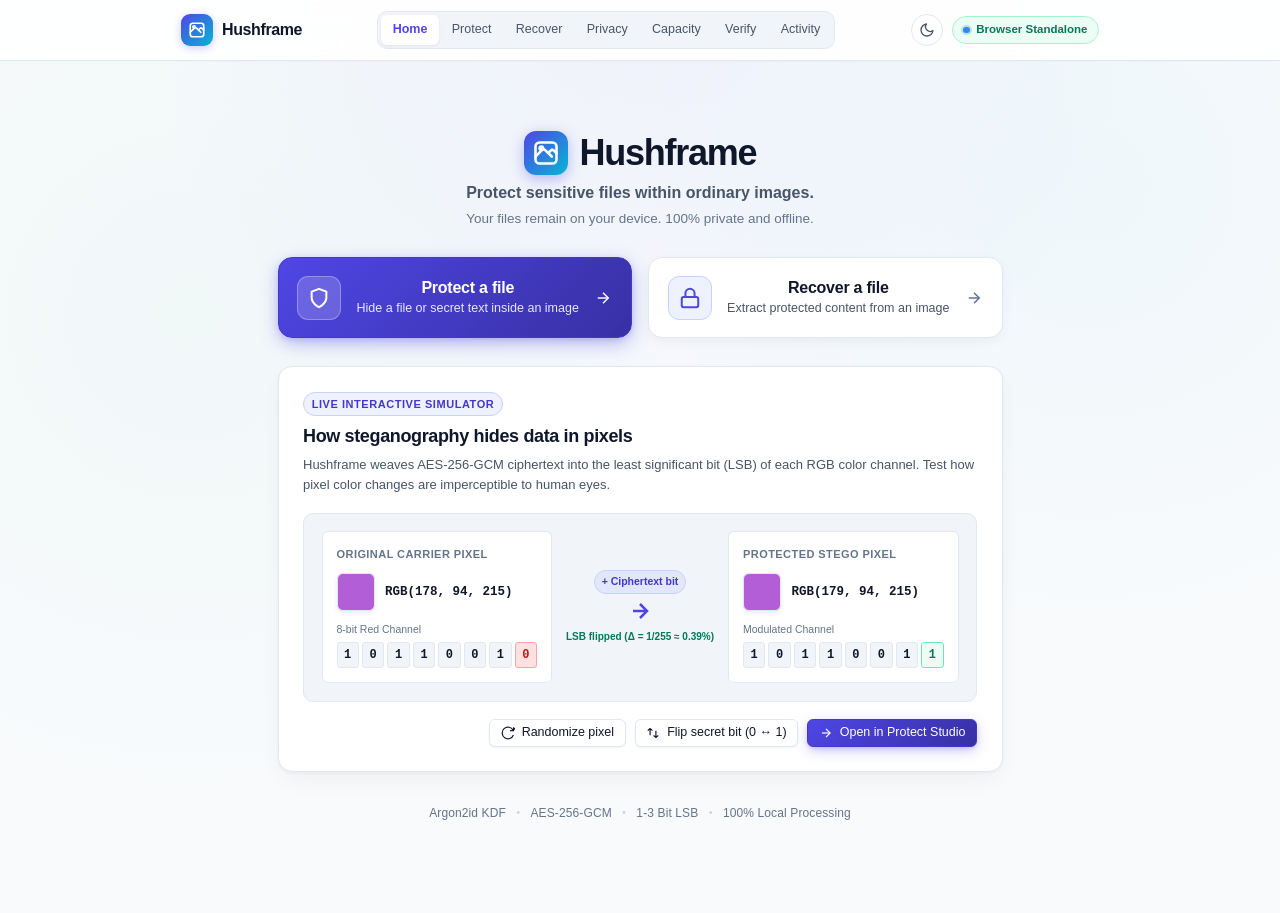
==== commit 4f309783: "Add client-side in-browser steganography engine and root launcher for standalone zero-install operat" ====
--- a/frontend/index.html
+++ b/frontend/index.html
@@ -217,8 +217,9 @@
             <div class="meta-details">
               <div class="meta-filename" id="hideMetaName">cover.png</div>
               <div class="meta-tags">
+                <span class="tag" id="hideMetaSize">0 KB</span>
                 <span class="tag" id="hideMetaDim">0 &times; 0 px</span>
-                <span class="tag" id="hideMetaFormat">PNG</span>
+                <span class="tag" id="hideMetaFormat">image/png</span>
                 <span class="tag tag-capacity" id="hideMetaCap">Capacity: 0 KB</span>
               </div>
               <div class="meta-notice hidden" id="hideMetaNotice"></div>
@@ -1176,6 +1177,7 @@
   </main>
 
   <script src="constants.js"></script>
+  <script src="stego-engine.js"></script>
   <script src="app.js"></script>
 </body>
 </html>
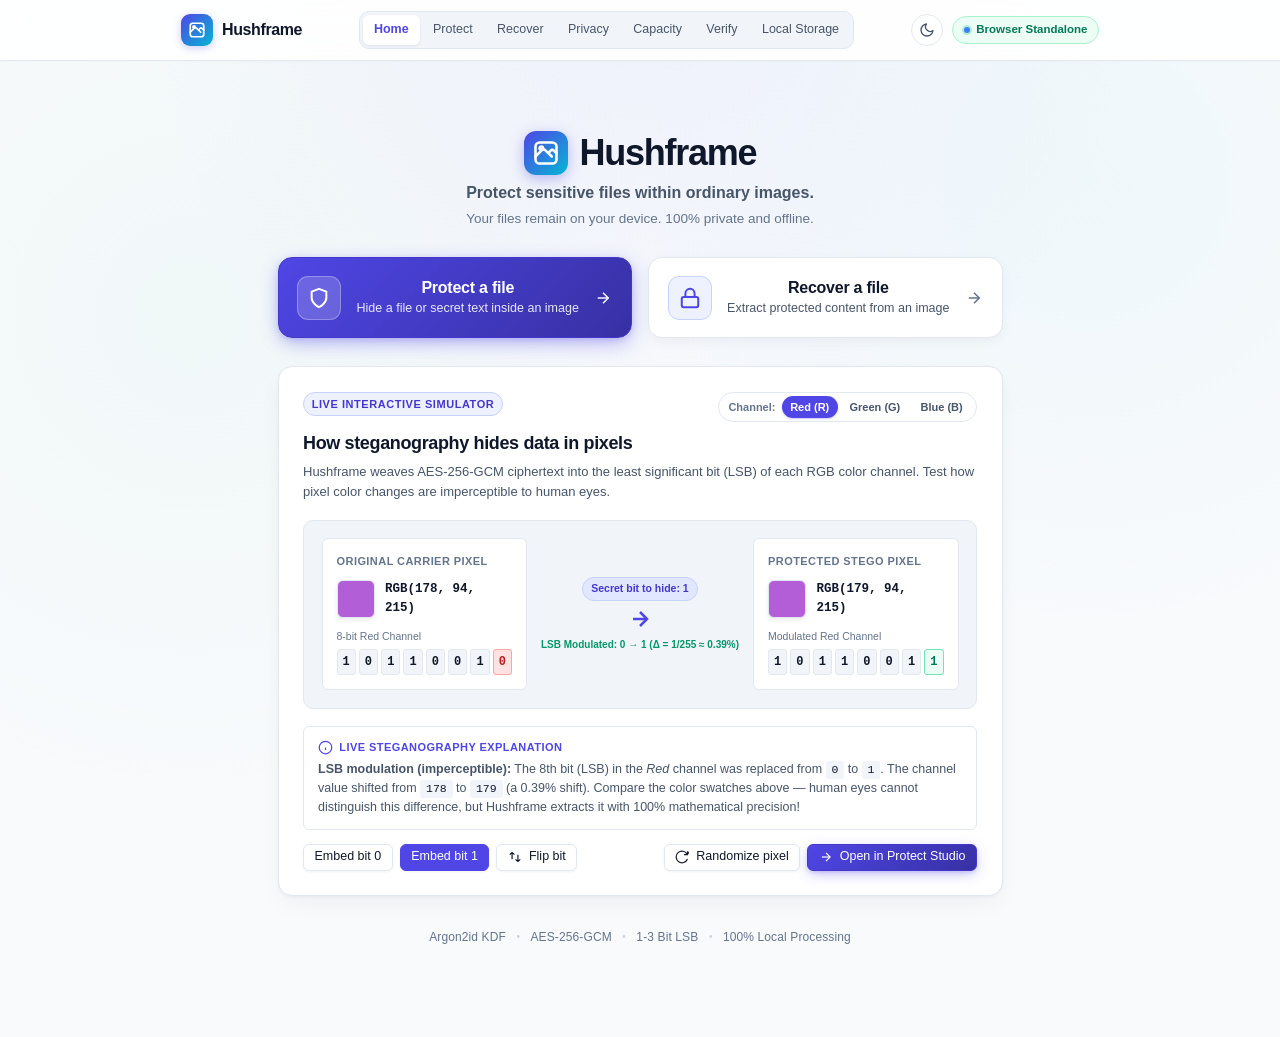
==== commit a28eff89: "Enhance live steganography simulator and add local storage inspection dashboard" ====
--- a/frontend/index.html
+++ b/frontend/index.html
@@ -28,15 +28,15 @@
         <button class="nav-tab" data-tab="privacy" role="tab" aria-selected="false" onclick="switchTab('privacy')">Privacy</button>
         <button class="nav-tab" data-tab="capacity" role="tab" aria-selected="false" onclick="switchTab('capacity')">Capacity</button>
         <button class="nav-tab" data-tab="verify" role="tab" aria-selected="false" onclick="switchTab('verify')">Verify</button>
-        <button class="nav-tab" data-tab="activity" role="tab" aria-selected="false" onclick="switchTab('activity')">Activity</button>
+        <button class="nav-tab" data-tab="activity" role="tab" aria-selected="false" onclick="switchTab('activity')" title="View client-side local storage and recent activity">Local Storage</button>
       </nav>
       <div class="nav-actions">
         <button type="button" class="theme-toggle-btn" id="themeToggle" onclick="toggleTheme()" title="Toggle dark/light mode">
           <svg class="icon-moon" width="16" height="16" viewBox="0 0 24 24" fill="none" stroke="currentColor" stroke-width="2" stroke-linecap="round" stroke-linejoin="round"><path d="M21 12.79A9 9 0 1 1 11.21 3 7 7 0 0 0 21 12.79z"/></svg>
           <svg class="icon-sun hidden" width="16" height="16" viewBox="0 0 24 24" fill="none" stroke="currentColor" stroke-width="2" stroke-linecap="round" stroke-linejoin="round"><circle cx="12" cy="12" r="5"/><line x1="12" y1="1" x2="12" y2="3"/><line x1="12" y1="21" x2="12" y2="23"/><line x1="4.22" y1="4.22" x2="5.64" y2="5.64"/><line x1="18.36" y1="18.36" x2="19.78" y2="19.78"/><line x1="1" y1="12" x2="3" y2="12"/><line x1="21" y1="12" x2="23" y2="12"/><line x1="4.22" y1="19.78" x2="5.64" y2="18.36"/><line x1="18.36" y1="5.64" x2="19.78" y2="4.22"/></svg>
         </button>
-        <div class="badge-offline">
-          <span class="pulse-dot"></span> Local
+        <div class="badge-offline" onclick="switchTab('activity')" style="cursor: pointer;" title="100% Client-Side Local Storage — Click to inspect">
+          <span class="pulse-dot"></span> Local Storage
         </div>
       </div>
     </div>
@@ -97,7 +97,15 @@
         <!-- Interactive LSB Pixel Sandbox Widget -->
         <div class="studio-sandbox-card">
           <div class="sandbox-header">
-            <span class="sandbox-badge">Live Interactive Simulator</span>
+            <div class="sandbox-header-top">
+              <span class="sandbox-badge">Live Interactive Simulator</span>
+              <div class="sb-channel-selector" role="group" aria-label="Select RGB Channel">
+                <span class="sb-channel-label">Channel:</span>
+                <button type="button" class="sb-channel-pill active" id="sbChanR" onclick="setSandboxChannel('r')">Red (R)</button>
+                <button type="button" class="sb-channel-pill" id="sbChanG" onclick="setSandboxChannel('g')">Green (G)</button>
+                <button type="button" class="sb-channel-pill" id="sbChanB" onclick="setSandboxChannel('b')">Blue (B)</button>
+              </div>
+            </div>
             <h2 class="sandbox-title">How steganography hides data in pixels</h2>
             <p class="sandbox-subtitle">Hushframe weaves AES-256-GCM ciphertext into the least significant bit (LSB) of each RGB color channel. Test how pixel color changes are imperceptible to human eyes.</p>
           </div>
@@ -111,16 +119,16 @@
                 <span class="sb-rgb-text" id="sbOrigRgb">RGB(178, 94, 215)</span>
               </div>
               <div class="sb-bitfield">
-                <span class="sb-bit-label">8-bit Red Channel</span>
+                <span class="sb-bit-label" id="sbOrigBitLabel">8-bit Red Channel</span>
                 <div class="sb-bits-row" id="sbOrigBits">
-                  <span class="sb-bit">1</span><span class="sb-bit">0</span><span class="sb-bit">1</span><span class="sb-bit">1</span><span class="sb-bit">0</span><span class="sb-bit">0</span><span class="sb-bit">1</span><span class="sb-bit sb-bit-target">0</span>
+                  <span class="sb-bit">1</span><span class="sb-bit">0</span><span class="sb-bit">1</span><span class="sb-bit">1</span><span class="sb-bit">0</span><span class="sb-bit">0</span><span class="sb-bit">1</span><span class="sb-bit sb-bit-target" title="Least Significant Bit (LSB)">0</span>
                 </div>
               </div>
             </div>
 
             <!-- Modulation Flow Arrow -->
             <div class="sandbox-arrow-col">
-              <div class="sb-operation-pill">+ Ciphertext bit</div>
+              <div class="sb-operation-pill" id="sbOperationPill">Secret bit to hide: 1</div>
               <svg class="sb-arrow-icon" width="24" height="24" viewBox="0 0 24 24" fill="none" stroke="currentColor" stroke-width="2.5"><path d="M5 12h14"/><path d="m12 5 7 7-7 7"/></svg>
               <span class="sb-delta-badge" id="sbDeltaBadge">LSB modulated (Δ = 1/255 ≈ 0.39%)</span>
             </div>
@@ -133,27 +141,48 @@
                 <span class="sb-rgb-text" id="sbStegoRgb">RGB(179, 94, 215)</span>
               </div>
               <div class="sb-bitfield">
-                <span class="sb-bit-label">Modulated Channel</span>
+                <span class="sb-bit-label" id="sbStegoBitLabel">Modulated Red Channel</span>
                 <div class="sb-bits-row" id="sbStegoBits">
-                  <span class="sb-bit">1</span><span class="sb-bit">0</span><span class="sb-bit">1</span><span class="sb-bit">1</span><span class="sb-bit">0</span><span class="sb-bit">0</span><span class="sb-bit">1</span><span class="sb-bit sb-bit-modified">1</span>
-                </div>
-              </div>
-            </div>
+                  <span class="sb-bit">1</span><span class="sb-bit">0</span><span class="sb-bit">1</span><span class="sb-bit">1</span><span class="sb-bit">0</span><span class="sb-bit">0</span><span class="sb-bit">1</span><span class="sb-bit sb-bit-modified" title="LSB replaced with secret bit">1</span>
+                </div>
+              </div>
+            </div>
+          </div>
+
+          <!-- Real-Time Educational Explanation Card -->
+          <div class="sb-explanation-box" id="sbExplanationBox">
+            <div class="sb-explanation-header">
+              <svg width="15" height="15" viewBox="0 0 24 24" fill="none" stroke="currentColor" stroke-width="2"><circle cx="12" cy="12" r="10"/><line x1="12" y1="16" x2="12" y2="12"/><line x1="12" y1="8" x2="12.01" y2="8"/></svg>
+              <span>Live Steganography Explanation</span>
+            </div>
+            <p class="sb-explanation-text" id="sbExplanationText">
+              The 8th bit (LSB) in the Red channel was replaced with secret bit 1. The channel value shifted from 178 to 179 (a 0.39% shift). Compare the color swatches above — human eyes cannot distinguish this change, but Hushframe recovers it with 100% mathematical precision!
+            </p>
           </div>
 
           <div class="sandbox-controls-row">
-            <button type="button" class="btn btn-secondary btn-sm" onclick="randomizeSandboxPixel()">
-              <svg width="14" height="14" viewBox="0 0 24 24" fill="none" stroke="currentColor" stroke-width="2"><path d="M21.5 2v6h-6M21.34 15.57a10 10 0 1 1-.57-8.38l5.67-5.67"/></svg>
-              Randomize pixel
-            </button>
-            <button type="button" class="btn btn-secondary btn-sm" onclick="toggleSandboxBit()">
-              <svg width="14" height="14" viewBox="0 0 24 24" fill="none" stroke="currentColor" stroke-width="2"><path d="M7 16V4M7 4L3 8M7 4L11 8M17 8V20M17 20L21 16M17 20L13 16"/></svg>
-              Flip secret bit (0 &harr; 1)
-            </button>
-            <button type="button" class="btn btn-primary btn-sm" onclick="loadSampleCarrier()">
-              <svg width="14" height="14" viewBox="0 0 24 24" fill="none" stroke="currentColor" stroke-width="2"><path d="M5 12h14"/><path d="m12 5 7 7-7 7"/></svg>
-              Open in Protect Studio
-            </button>
+            <div class="sb-bit-controls">
+              <button type="button" class="btn btn-secondary btn-sm" id="sbBit0Btn" onclick="setSandboxBit(0)">
+                Embed bit 0
+              </button>
+              <button type="button" class="btn btn-secondary btn-sm active" id="sbBit1Btn" onclick="setSandboxBit(1)">
+                Embed bit 1
+              </button>
+              <button type="button" class="btn btn-secondary btn-sm" onclick="toggleSandboxBit()" title="Flip secret bit between 0 and 1">
+                <svg width="14" height="14" viewBox="0 0 24 24" fill="none" stroke="currentColor" stroke-width="2"><path d="M7 16V4M7 4L3 8M7 4L11 8M17 8V20M17 20L21 16M17 20L13 16"/></svg>
+                Flip bit
+              </button>
+            </div>
+            <div class="sb-action-controls">
+              <button type="button" class="btn btn-secondary btn-sm" onclick="randomizeSandboxPixel()">
+                <svg width="14" height="14" viewBox="0 0 24 24" fill="none" stroke="currentColor" stroke-width="2"><path d="M21.5 2v6h-6M21.34 15.57a10 10 0 1 1-.57-8.38l5.67-5.67"/></svg>
+                Randomize pixel
+              </button>
+              <button type="button" class="btn btn-primary btn-sm" onclick="loadSampleCarrier()">
+                <svg width="14" height="14" viewBox="0 0 24 24" fill="none" stroke="currentColor" stroke-width="2"><path d="M5 12h14"/><path d="m12 5 7 7-7 7"/></svg>
+                Open in Protect Studio
+              </button>
+            </div>
           </div>
         </div>
 
@@ -1123,11 +1152,58 @@
     <div class="tab-pane" id="pane-activity">
       <div class="workflow-card">
         <div class="screen-header">
-          <h2 class="screen-title">Recent activity</h2>
-          <p class="screen-subtitle">A private record of operations performed during your session.</p>
-        </div>
-
-        <div class="step-card">
+          <h2 class="screen-title">Browser Local Storage & Activity</h2>
+          <p class="screen-subtitle">Inspect your browser's client-side local storage and private session records in real time.</p>
+        </div>
+
+        <div class="step-card">
+          <!-- LocalStorage Live Inspection Dashboard -->
+          <div class="localstorage-dashboard-card">
+            <div class="ls-metric-grid">
+              <div class="ls-metric-item">
+                <span class="ls-metric-label">Storage Engine</span>
+                <span class="ls-metric-val">HTML5 LocalStorage</span>
+                <span class="ls-metric-sub">100% Client-Side Sandbox</span>
+              </div>
+              <div class="ls-metric-item">
+                <span class="ls-metric-label">Hushframe Keys</span>
+                <span class="ls-metric-val" id="lsKeyCount">Loading...</span>
+                <span class="ls-metric-sub" id="lsKeysList">hushframe_*</span>
+              </div>
+              <div class="ls-metric-item">
+                <span class="ls-metric-label">Storage Used</span>
+                <span class="ls-metric-val" id="lsSizeUsed">0 B</span>
+                <span class="ls-metric-sub">of ~5 MB browser quota</span>
+              </div>
+              <div class="ls-metric-item">
+                <span class="ls-metric-label">Privacy Guarantee</span>
+                <span class="ls-metric-val ls-metric-safe">100% Safe</span>
+                <span class="ls-metric-sub">Zero keys or passwords stored</span>
+              </div>
+            </div>
+
+            <!-- Expandable Raw LocalStorage JSON Inspection -->
+            <div class="ls-raw-container">
+              <div class="ls-raw-header">
+                <span class="ls-raw-title">
+                  <svg width="14" height="14" viewBox="0 0 24 24" fill="none" stroke="currentColor" stroke-width="2"><rect x="3" y="3" width="18" height="18" rx="2" ry="2"/><line x1="9" y1="3" x2="9" y2="21"/></svg>
+                  Live LocalStorage Data Inspector
+                </span>
+                <div class="ls-raw-actions">
+                  <button type="button" class="btn btn-secondary btn-xs" onclick="HistoryManager.renderLocalStorageInspector()">
+                    <svg width="12" height="12" viewBox="0 0 24 24" fill="none" stroke="currentColor" stroke-width="2"><path d="M21.5 2v6h-6M21.34 15.57a10 10 0 1 1-.57-8.38l5.67-5.67"/></svg>
+                    Refresh
+                  </button>
+                  <button type="button" class="btn btn-secondary btn-xs" onclick="copyLocalStorageJson()">
+                    <svg width="12" height="12" viewBox="0 0 24 24" fill="none" stroke="currentColor" stroke-width="2"><rect x="9" y="9" width="13" height="13" rx="2" ry="2"/><path d="M5 15H4a2 2 0 0 1-2-2V4a2 2 0 0 1 2-2h9a2 2 0 0 1 2 2v1"/></svg>
+                    Copy JSON
+                  </button>
+                </div>
+              </div>
+              <pre class="ls-raw-pre" id="lsRawPre">Loading local storage...</pre>
+            </div>
+          </div>
+
           <div class="result-notice" style="margin-bottom: 1.25rem;">
             <strong>Privacy guarantee:</strong> Passwords, encryption keys, and file contents are never stored or logged. All records stay strictly in your browser local storage.
           </div>
--- a/frontend/styles.css
+++ b/frontend/styles.css
@@ -823,6 +823,56 @@
   color: var(--text-subtle);
 }
 
+.sandbox-header-top {
+  display: flex;
+  align-items: center;
+  justify-content: space-between;
+  gap: 0.75rem;
+  flex-wrap: wrap;
+  margin-bottom: 0.5rem;
+}
+
+.sb-channel-selector {
+  display: inline-flex;
+  align-items: center;
+  gap: 0.25rem;
+  background-color: var(--bg-surface);
+  padding: 0.2rem 0.35rem;
+  border-radius: var(--radius-pill);
+  border: 1px solid var(--border-medium);
+}
+
+.sb-channel-label {
+  font-size: 11px;
+  font-weight: 600;
+  color: var(--text-subtle);
+  margin-right: 0.2rem;
+  padding-left: 0.35rem;
+}
+
+.sb-channel-pill {
+  background: transparent;
+  border: none;
+  padding: 0.2rem 0.6rem;
+  font-size: 11px;
+  font-weight: 600;
+  color: var(--text-muted);
+  border-radius: var(--radius-pill);
+  cursor: pointer;
+  transition: all 0.15s ease;
+}
+
+.sb-channel-pill:hover {
+  color: var(--text-main);
+  background-color: var(--bg-subtle);
+}
+
+.sb-channel-pill.active {
+  background-color: var(--accent-primary);
+  color: #ffffff;
+  box-shadow: 0 1px 2px rgba(79, 70, 229, 0.3);
+}
+
 .sb-swatch-wrap {
   display: flex;
   align-items: center;
@@ -890,6 +940,13 @@
   font-weight: 700;
 }
 
+.sb-bit-matched {
+  background-color: #eff6ff;
+  border-color: #93c5fd;
+  color: #1d4ed8;
+  font-weight: 700;
+}
+
 [data-theme="dark"] .sb-bit-target {
   background-color: rgba(239, 68, 68, 0.2);
   border-color: rgba(239, 68, 68, 0.4);
@@ -900,6 +957,12 @@
   background-color: rgba(16, 185, 129, 0.2);
   border-color: rgba(16, 185, 129, 0.4);
   color: #6ee7b7;
+}
+
+[data-theme="dark"] .sb-bit-matched {
+  background-color: rgba(59, 130, 246, 0.2);
+  border-color: rgba(59, 130, 246, 0.4);
+  color: #93c5fd;
 }
 
 .sandbox-arrow-col {
@@ -916,7 +979,7 @@
   color: #4338ca;
   background-color: #e0e7ff;
   border: 1px solid #c7d2fe;
-  padding: 0.2rem 0.5rem;
+  padding: 0.25rem 0.6rem;
   border-radius: var(--radius-pill);
   white-space: nowrap;
 }
@@ -938,12 +1001,82 @@
   white-space: nowrap;
 }
 
+.sb-delta-badge.delta-matched {
+  color: #2563eb;
+}
+
+.sb-delta-badge.delta-modified {
+  color: #059669;
+}
+
+[data-theme="dark"] .sb-delta-badge.delta-matched {
+  color: #93c5fd;
+}
+
+[data-theme="dark"] .sb-delta-badge.delta-modified {
+  color: #6ee7b7;
+}
+
+.sb-explanation-box {
+  margin-top: 1rem;
+  padding: 0.85rem 1rem;
+  background-color: var(--bg-surface);
+  border: 1px solid var(--border-medium);
+  border-radius: var(--radius-sm);
+  display: flex;
+  flex-direction: column;
+  gap: 0.35rem;
+}
+
+.sb-explanation-header {
+  display: flex;
+  align-items: center;
+  gap: 0.45rem;
+  font-size: 11px;
+  font-weight: 700;
+  color: var(--accent-primary);
+  text-transform: uppercase;
+  letter-spacing: 0.04em;
+}
+
+.sb-explanation-text {
+  font-size: 12.5px;
+  line-height: 1.5;
+  color: var(--text-muted);
+  margin: 0;
+}
+
+.sb-explanation-text code {
+  background-color: var(--bg-subtle);
+  border: 1px solid var(--border-subtle);
+  padding: 0.1rem 0.35rem;
+  border-radius: 3px;
+  font-family: var(--font-mono);
+  font-size: 11.5px;
+  color: var(--text-main);
+}
+
 .sandbox-controls-row {
   display: flex;
   align-items: center;
-  justify-content: flex-end;
-  gap: 0.65rem;
+  justify-content: space-between;
+  gap: 0.75rem;
   flex-wrap: wrap;
+  margin-top: 1rem;
+}
+
+.sb-bit-controls,
+.sb-action-controls {
+  display: flex;
+  align-items: center;
+  gap: 0.5rem;
+  flex-wrap: wrap;
+}
+
+.sb-bit-controls .btn.active {
+  background-color: var(--accent-primary);
+  color: #ffffff;
+  border-color: var(--accent-primary);
 }
 
 /* ==========================================================================
@@ -2273,6 +2406,119 @@
 }
 
 /* ==========================================================================
+   Browser LocalStorage Inspection Dashboard
+   ========================================================================== */
+
+.localstorage-dashboard-card {
+  background-color: var(--bg-subtle);
+  border: 1px solid var(--border-medium);
+  border-radius: var(--radius-md);
+  padding: 1.25rem;
+  margin-bottom: 1.25rem;
+  display: flex;
+  flex-direction: column;
+  gap: 1rem;
+}
+
+.ls-metric-grid {
+  display: grid;
+  grid-template-columns: repeat(auto-fit, minmax(180px, 1fr));
+  gap: 0.75rem;
+}
+
+.ls-metric-item {
+  background-color: var(--bg-surface);
+  border: 1px solid var(--border-medium);
+  border-radius: var(--radius-sm);
+  padding: 0.85rem 1rem;
+  display: flex;
+  flex-direction: column;
+  gap: 0.2rem;
+}
+
+.ls-metric-label {
+  font-size: 11px;
+  font-weight: 600;
+  text-transform: uppercase;
+  letter-spacing: 0.04em;
+  color: var(--text-subtle);
+}
+
+.ls-metric-val {
+  font-size: 15px;
+  font-weight: 700;
+  color: var(--text-main);
+  font-family: var(--font-mono);
+}
+
+.ls-metric-safe {
+  color: var(--accent-emerald) !important;
+}
+
+.ls-metric-sub {
+  font-size: 11px;
+  color: var(--text-dim);
+  white-space: nowrap;
+  overflow: hidden;
+  text-overflow: ellipsis;
+}
+
+.ls-raw-container {
+  background-color: var(--bg-surface);
+  border: 1px solid var(--border-medium);
+  border-radius: var(--radius-sm);
+  padding: 0.85rem 1rem;
+  display: flex;
+  flex-direction: column;
+  gap: 0.5rem;
+}
+
+.ls-raw-header {
+  display: flex;
+  align-items: center;
+  justify-content: space-between;
+  gap: 0.5rem;
+  flex-wrap: wrap;
+}
+
+.ls-raw-title {
+  display: flex;
+  align-items: center;
+  gap: 0.45rem;
+  font-size: 12px;
+  font-weight: 600;
+  color: var(--text-main);
+}
+
+.ls-raw-actions {
+  display: flex;
+  align-items: center;
+  gap: 0.4rem;
+}
+
+.btn-xs {
+  padding: 0.2rem 0.55rem;
+  font-size: 11px;
+  border-radius: var(--radius-sm);
+}
+
+.ls-raw-pre {
+  margin: 0;
+  padding: 0.75rem;
+  background-color: var(--bg-subtle);
+  border: 1px solid var(--border-subtle);
+  border-radius: var(--radius-sm);
+  font-family: var(--font-mono);
+  font-size: 11.5px;
+  line-height: 1.45;
+  color: var(--text-main);
+  max-height: 200px;
+  overflow-y: auto;
+  white-space: pre-wrap;
+  word-break: break-all;
+}
+
+/* ==========================================================================
    Recent Activity Table & Controls
    ========================================================================== */
 
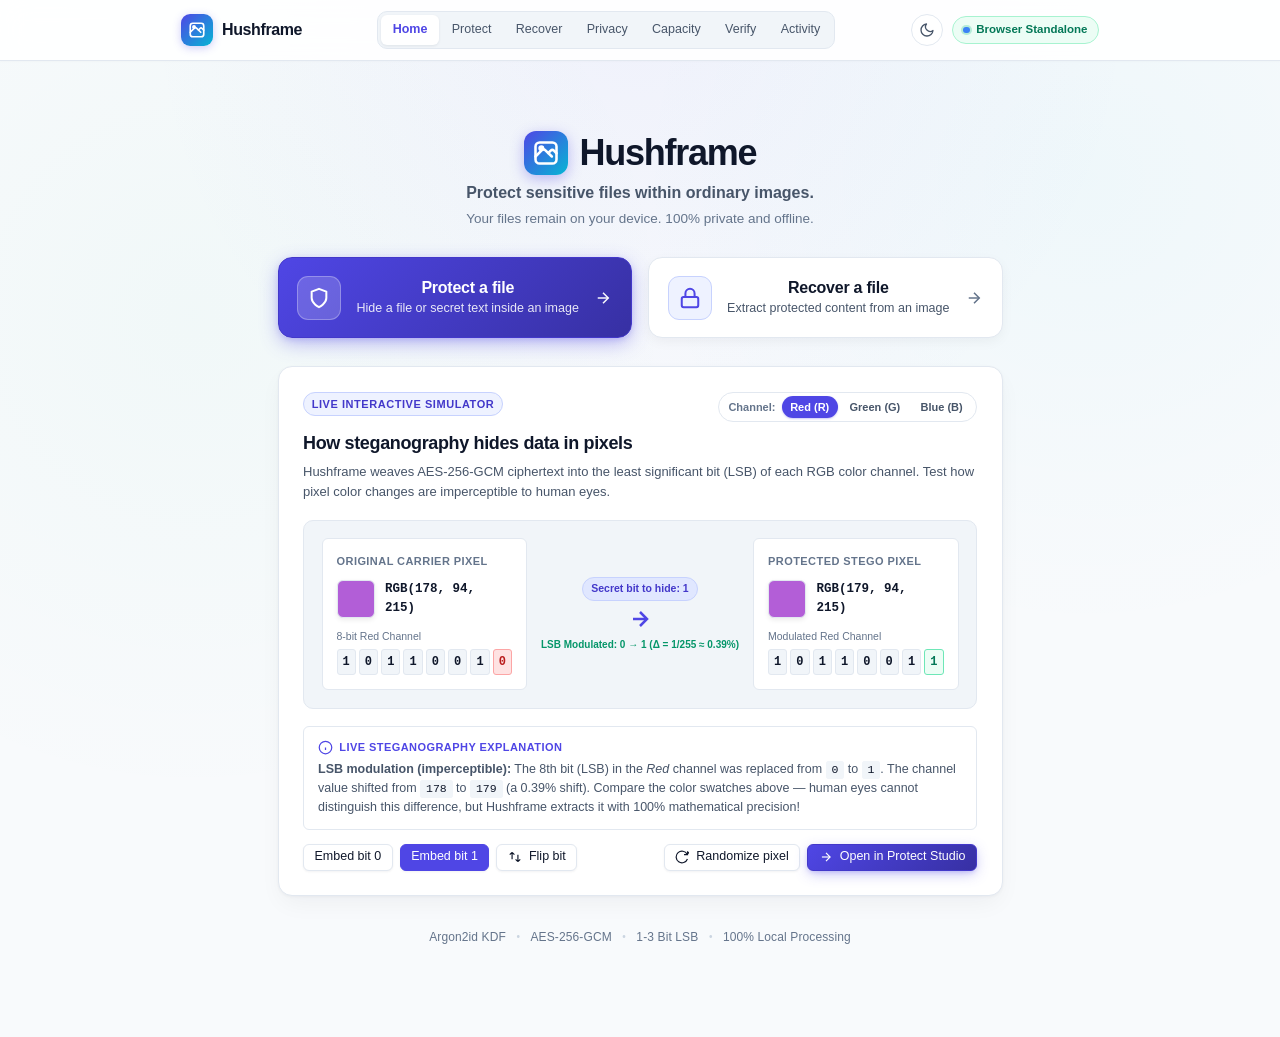
==== commit 5a1e294f: "Simplify Recent Activity view by removing storage browser inspection block" ====
--- a/frontend/index.html
+++ b/frontend/index.html
@@ -28,15 +28,15 @@
         <button class="nav-tab" data-tab="privacy" role="tab" aria-selected="false" onclick="switchTab('privacy')">Privacy</button>
         <button class="nav-tab" data-tab="capacity" role="tab" aria-selected="false" onclick="switchTab('capacity')">Capacity</button>
         <button class="nav-tab" data-tab="verify" role="tab" aria-selected="false" onclick="switchTab('verify')">Verify</button>
-        <button class="nav-tab" data-tab="activity" role="tab" aria-selected="false" onclick="switchTab('activity')" title="View client-side local storage and recent activity">Local Storage</button>
+        <button class="nav-tab" data-tab="activity" role="tab" aria-selected="false" onclick="switchTab('activity')">Activity</button>
       </nav>
       <div class="nav-actions">
         <button type="button" class="theme-toggle-btn" id="themeToggle" onclick="toggleTheme()" title="Toggle dark/light mode">
           <svg class="icon-moon" width="16" height="16" viewBox="0 0 24 24" fill="none" stroke="currentColor" stroke-width="2" stroke-linecap="round" stroke-linejoin="round"><path d="M21 12.79A9 9 0 1 1 11.21 3 7 7 0 0 0 21 12.79z"/></svg>
           <svg class="icon-sun hidden" width="16" height="16" viewBox="0 0 24 24" fill="none" stroke="currentColor" stroke-width="2" stroke-linecap="round" stroke-linejoin="round"><circle cx="12" cy="12" r="5"/><line x1="12" y1="1" x2="12" y2="3"/><line x1="12" y1="21" x2="12" y2="23"/><line x1="4.22" y1="4.22" x2="5.64" y2="5.64"/><line x1="18.36" y1="18.36" x2="19.78" y2="19.78"/><line x1="1" y1="12" x2="3" y2="12"/><line x1="21" y1="12" x2="23" y2="12"/><line x1="4.22" y1="19.78" x2="5.64" y2="18.36"/><line x1="18.36" y1="5.64" x2="19.78" y2="4.22"/></svg>
         </button>
-        <div class="badge-offline" onclick="switchTab('activity')" style="cursor: pointer;" title="100% Client-Side Local Storage — Click to inspect">
-          <span class="pulse-dot"></span> Local Storage
+        <div class="badge-offline">
+          <span class="pulse-dot"></span> Local
         </div>
       </div>
     </div>
@@ -1152,58 +1152,11 @@
     <div class="tab-pane" id="pane-activity">
       <div class="workflow-card">
         <div class="screen-header">
-          <h2 class="screen-title">Browser Local Storage & Activity</h2>
-          <p class="screen-subtitle">Inspect your browser's client-side local storage and private session records in real time.</p>
-        </div>
-
-        <div class="step-card">
-          <!-- LocalStorage Live Inspection Dashboard -->
-          <div class="localstorage-dashboard-card">
-            <div class="ls-metric-grid">
-              <div class="ls-metric-item">
-                <span class="ls-metric-label">Storage Engine</span>
-                <span class="ls-metric-val">HTML5 LocalStorage</span>
-                <span class="ls-metric-sub">100% Client-Side Sandbox</span>
-              </div>
-              <div class="ls-metric-item">
-                <span class="ls-metric-label">Hushframe Keys</span>
-                <span class="ls-metric-val" id="lsKeyCount">Loading...</span>
-                <span class="ls-metric-sub" id="lsKeysList">hushframe_*</span>
-              </div>
-              <div class="ls-metric-item">
-                <span class="ls-metric-label">Storage Used</span>
-                <span class="ls-metric-val" id="lsSizeUsed">0 B</span>
-                <span class="ls-metric-sub">of ~5 MB browser quota</span>
-              </div>
-              <div class="ls-metric-item">
-                <span class="ls-metric-label">Privacy Guarantee</span>
-                <span class="ls-metric-val ls-metric-safe">100% Safe</span>
-                <span class="ls-metric-sub">Zero keys or passwords stored</span>
-              </div>
-            </div>
-
-            <!-- Expandable Raw LocalStorage JSON Inspection -->
-            <div class="ls-raw-container">
-              <div class="ls-raw-header">
-                <span class="ls-raw-title">
-                  <svg width="14" height="14" viewBox="0 0 24 24" fill="none" stroke="currentColor" stroke-width="2"><rect x="3" y="3" width="18" height="18" rx="2" ry="2"/><line x1="9" y1="3" x2="9" y2="21"/></svg>
-                  Live LocalStorage Data Inspector
-                </span>
-                <div class="ls-raw-actions">
-                  <button type="button" class="btn btn-secondary btn-xs" onclick="HistoryManager.renderLocalStorageInspector()">
-                    <svg width="12" height="12" viewBox="0 0 24 24" fill="none" stroke="currentColor" stroke-width="2"><path d="M21.5 2v6h-6M21.34 15.57a10 10 0 1 1-.57-8.38l5.67-5.67"/></svg>
-                    Refresh
-                  </button>
-                  <button type="button" class="btn btn-secondary btn-xs" onclick="copyLocalStorageJson()">
-                    <svg width="12" height="12" viewBox="0 0 24 24" fill="none" stroke="currentColor" stroke-width="2"><rect x="9" y="9" width="13" height="13" rx="2" ry="2"/><path d="M5 15H4a2 2 0 0 1-2-2V4a2 2 0 0 1 2-2h9a2 2 0 0 1 2 2v1"/></svg>
-                    Copy JSON
-                  </button>
-                </div>
-              </div>
-              <pre class="ls-raw-pre" id="lsRawPre">Loading local storage...</pre>
-            </div>
-          </div>
-
+          <h2 class="screen-title">Recent activity</h2>
+          <p class="screen-subtitle">A private record of operations performed during your session.</p>
+        </div>
+
+        <div class="step-card">
           <div class="result-notice" style="margin-bottom: 1.25rem;">
             <strong>Privacy guarantee:</strong> Passwords, encryption keys, and file contents are never stored or logged. All records stay strictly in your browser local storage.
           </div>
--- a/frontend/styles.css
+++ b/frontend/styles.css
@@ -2406,119 +2406,6 @@
 }
 
 /* ==========================================================================
-   Browser LocalStorage Inspection Dashboard
-   ========================================================================== */
-
-.localstorage-dashboard-card {
-  background-color: var(--bg-subtle);
-  border: 1px solid var(--border-medium);
-  border-radius: var(--radius-md);
-  padding: 1.25rem;
-  margin-bottom: 1.25rem;
-  display: flex;
-  flex-direction: column;
-  gap: 1rem;
-}
-
-.ls-metric-grid {
-  display: grid;
-  grid-template-columns: repeat(auto-fit, minmax(180px, 1fr));
-  gap: 0.75rem;
-}
-
-.ls-metric-item {
-  background-color: var(--bg-surface);
-  border: 1px solid var(--border-medium);
-  border-radius: var(--radius-sm);
-  padding: 0.85rem 1rem;
-  display: flex;
-  flex-direction: column;
-  gap: 0.2rem;
-}
-
-.ls-metric-label {
-  font-size: 11px;
-  font-weight: 600;
-  text-transform: uppercase;
-  letter-spacing: 0.04em;
-  color: var(--text-subtle);
-}
-
-.ls-metric-val {
-  font-size: 15px;
-  font-weight: 700;
-  color: var(--text-main);
-  font-family: var(--font-mono);
-}
-
-.ls-metric-safe {
-  color: var(--accent-emerald) !important;
-}
-
-.ls-metric-sub {
-  font-size: 11px;
-  color: var(--text-dim);
-  white-space: nowrap;
-  overflow: hidden;
-  text-overflow: ellipsis;
-}
-
-.ls-raw-container {
-  background-color: var(--bg-surface);
-  border: 1px solid var(--border-medium);
-  border-radius: var(--radius-sm);
-  padding: 0.85rem 1rem;
-  display: flex;
-  flex-direction: column;
-  gap: 0.5rem;
-}
-
-.ls-raw-header {
-  display: flex;
-  align-items: center;
-  justify-content: space-between;
-  gap: 0.5rem;
-  flex-wrap: wrap;
-}
-
-.ls-raw-title {
-  display: flex;
-  align-items: center;
-  gap: 0.45rem;
-  font-size: 12px;
-  font-weight: 600;
-  color: var(--text-main);
-}
-
-.ls-raw-actions {
-  display: flex;
-  align-items: center;
-  gap: 0.4rem;
-}
-
-.btn-xs {
-  padding: 0.2rem 0.55rem;
-  font-size: 11px;
-  border-radius: var(--radius-sm);
-}
-
-.ls-raw-pre {
-  margin: 0;
-  padding: 0.75rem;
-  background-color: var(--bg-subtle);
-  border: 1px solid var(--border-subtle);
-  border-radius: var(--radius-sm);
-  font-family: var(--font-mono);
-  font-size: 11.5px;
-  line-height: 1.45;
-  color: var(--text-main);
-  max-height: 200px;
-  overflow-y: auto;
-  white-space: pre-wrap;
-  word-break: break-all;
-}
-
-/* ==========================================================================
    Recent Activity Table & Controls
    ========================================================================== */
 
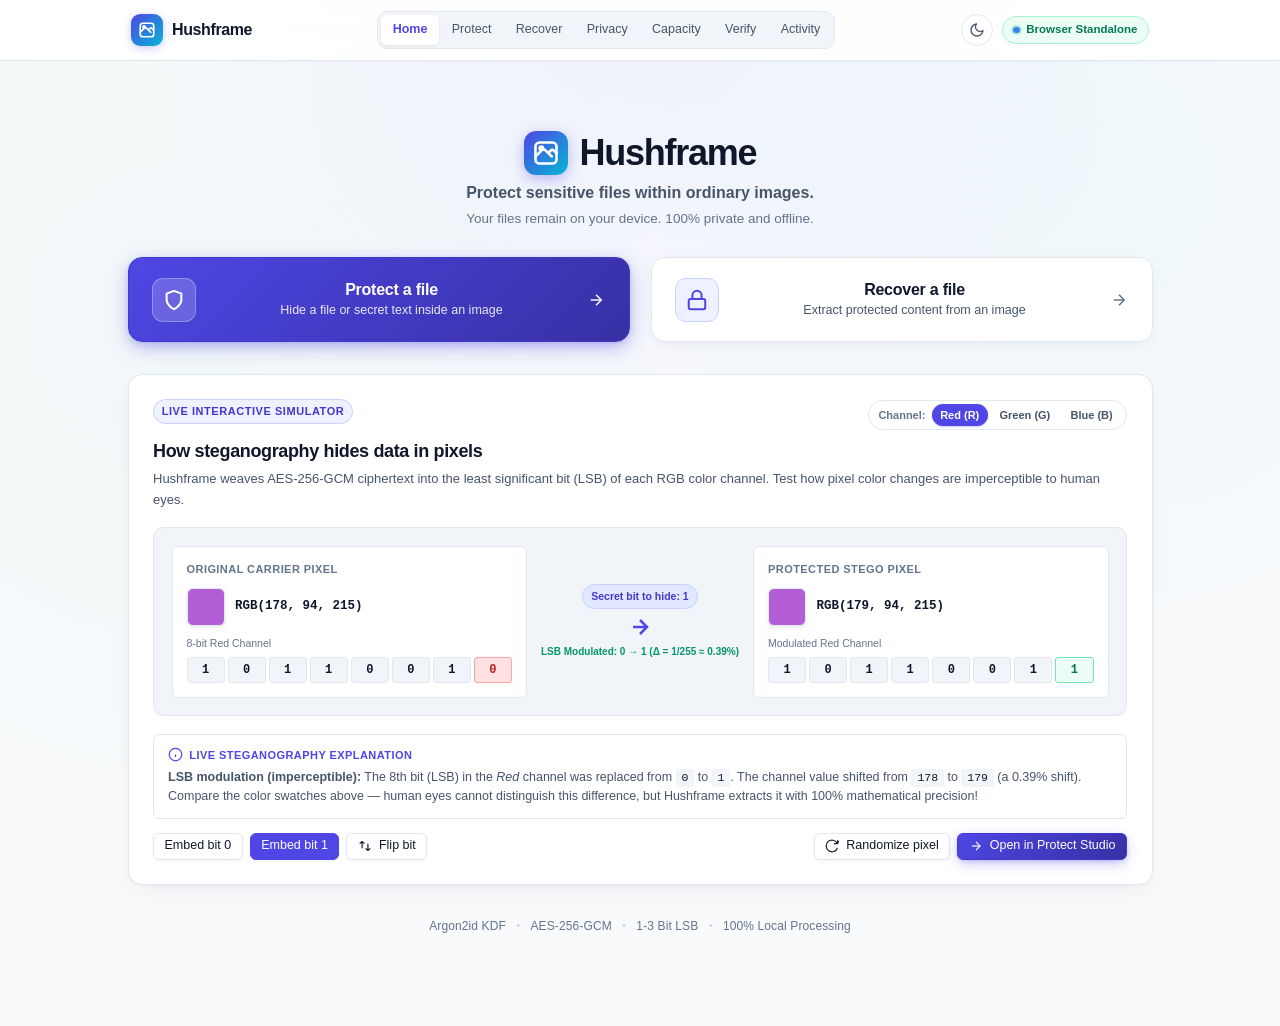
==== commit 06ff4fe4: "Expand layout across all tabs to 1060px with 2-column workflow grids and 4-column metrics dashboards" ====
--- a/frontend/index.html
+++ b/frontend/index.html
@@ -218,8 +218,9 @@
           <p class="screen-subtitle">Select a cover image and the content you want to protect.</p>
         </div>
 
-        <!-- Step 1: Select Cover Image -->
-        <div class="step-card">
+        <div class="workflow-grid-2col">
+          <!-- Step 1: Select Cover Image -->
+          <div class="step-card">
           <div class="step-header">
             <span class="step-badge">1</span>
             <span class="step-title">Select a cover image</span>
@@ -377,6 +378,7 @@
           </div>
 
         </div>
+      </div> <!-- end workflow-grid-2col -->
 
         <!-- Step 3: Password Protection -->
         <div class="step-card">
@@ -510,66 +512,68 @@
           <p class="screen-subtitle">Divide a large file across multiple cover images.</p>
         </div>
 
-        <div class="step-card">
-          <div class="step-header">
-            <span class="step-badge">1</span>
-            <span class="step-title">Select two or more cover images</span>
-          </div>
-
-          <div class="dropzone" id="splitCoverDropzone">
-            <input type="file" id="splitCoverInput" accept="image/png,image/jpeg,image/bmp,image/webp,image/gif" multiple hidden onchange="handleSplitCoversSelected(this.files)">
-            <div class="dropzone-content">
-              <div class="dropzone-icon">
-                <svg width="20" height="20" viewBox="0 0 24 24" fill="none" stroke="currentColor" stroke-width="2" stroke-linecap="round" stroke-linejoin="round"><path d="M21 15v4a2 2 0 0 1-2 2H5a2 2 0 0 1-2-2v-4"/><polyline points="17 8 12 3 7 8"/><line x1="12" y1="3" x2="12" y2="15"/></svg>
-              </div>
-              <p class="dropzone-text"><strong>Select two or more cover images</strong> or drag them here</p>
-              <button type="button" class="btn btn-secondary btn-sm" onclick="document.getElementById('splitCoverInput').click()">Browse images</button>
-            </div>
-          </div>
-
-          <div class="multi-covers-container hidden" id="splitCoversContainer">
-            <div class="multi-covers-header">
-              <span id="splitCoversCount">0 cover images selected</span>
-              <span class="tag tag-capacity" id="splitCombinedCap">Combined: 0 KB</span>
-              <button type="button" class="btn btn-secondary btn-sm" onclick="clearSplitCovers()">Clear</button>
-            </div>
-            <div class="multi-covers-grid" id="splitCoversGrid"></div>
-          </div>
-        </div>
-
-        <div class="step-card">
-          <div class="step-header">
-            <span class="step-badge">2</span>
-            <span class="step-title">Choose the content to protect</span>
-          </div>
-
-          <div class="segmented-control">
-            <label class="segmented-option">
-              <input type="radio" name="splitSecretType" value="file" checked onchange="toggleSplitSecretType()">
-              <span>File</span>
-            </label>
-            <label class="segmented-option">
-              <input type="radio" name="splitSecretType" value="text" onchange="toggleSplitSecretType()">
-              <span>Text message</span>
-            </label>
-          </div>
-
-          <div class="secret-box" id="splitSecretFileBox">
-            <div class="file-picker-row">
-              <input type="file" id="splitSecretFileInput" class="form-file-input" hidden onchange="handleSplitSecretFile(this.files[0])">
-              <button type="button" class="btn btn-secondary btn-sm" onclick="document.getElementById('splitSecretFileInput').click()">Choose file</button>
-              <div id="splitSecretFileInfo" class="file-info-text">No file chosen</div>
-            </div>
-          </div>
-
-          <div class="secret-box hidden" id="splitSecretTextBox">
-            <textarea id="splitSecretTextMsg" class="form-textarea" placeholder="Enter message to split..." oninput="handleSplitSecretText()"></textarea>
-            <div class="form-helper">
-              <span id="splitSecretCharCount">0 characters</span>
-              <span id="splitSecretSize">0 bytes</span>
-            </div>
-          </div>
-        </div>
+        <div class="workflow-grid-2col">
+          <div class="step-card">
+            <div class="step-header">
+              <span class="step-badge">1</span>
+              <span class="step-title">Select two or more cover images</span>
+            </div>
+
+            <div class="dropzone" id="splitCoverDropzone">
+              <input type="file" id="splitCoverInput" accept="image/png,image/jpeg,image/bmp,image/webp,image/gif" multiple hidden onchange="handleSplitCoversSelected(this.files)">
+              <div class="dropzone-content">
+                <div class="dropzone-icon">
+                  <svg width="20" height="20" viewBox="0 0 24 24" fill="none" stroke="currentColor" stroke-width="2" stroke-linecap="round" stroke-linejoin="round"><path d="M21 15v4a2 2 0 0 1-2 2H5a2 2 0 0 1-2-2v-4"/><polyline points="17 8 12 3 7 8"/><line x1="12" y1="3" x2="12" y2="15"/></svg>
+                </div>
+                <p class="dropzone-text"><strong>Select two or more cover images</strong> or drag them here</p>
+                <button type="button" class="btn btn-secondary btn-sm" onclick="document.getElementById('splitCoverInput').click()">Browse images</button>
+              </div>
+            </div>
+
+            <div class="multi-covers-container hidden" id="splitCoversContainer">
+              <div class="multi-covers-header">
+                <span id="splitCoversCount">0 cover images selected</span>
+                <span class="tag tag-capacity" id="splitCombinedCap">Combined: 0 KB</span>
+                <button type="button" class="btn btn-secondary btn-sm" onclick="clearSplitCovers()">Clear</button>
+              </div>
+              <div class="multi-covers-grid" id="splitCoversGrid"></div>
+            </div>
+          </div>
+
+          <div class="step-card">
+            <div class="step-header">
+              <span class="step-badge">2</span>
+              <span class="step-title">Choose the content to protect</span>
+            </div>
+
+            <div class="segmented-control">
+              <label class="segmented-option">
+                <input type="radio" name="splitSecretType" value="file" checked onchange="toggleSplitSecretType()">
+                <span>File</span>
+              </label>
+              <label class="segmented-option">
+                <input type="radio" name="splitSecretType" value="text" onchange="toggleSplitSecretType()">
+                <span>Text message</span>
+              </label>
+            </div>
+
+            <div class="secret-box" id="splitSecretFileBox">
+              <div class="file-picker-row">
+                <input type="file" id="splitSecretFileInput" class="form-file-input" hidden onchange="handleSplitSecretFile(this.files[0])">
+                <button type="button" class="btn btn-secondary btn-sm" onclick="document.getElementById('splitSecretFileInput').click()">Choose file</button>
+                <div id="splitSecretFileInfo" class="file-info-text">No file chosen</div>
+              </div>
+            </div>
+
+            <div class="secret-box hidden" id="splitSecretTextBox">
+              <textarea id="splitSecretTextMsg" class="form-textarea" placeholder="Enter message to split..." oninput="handleSplitSecretText()"></textarea>
+              <div class="form-helper">
+                <span id="splitSecretCharCount">0 characters</span>
+                <span id="splitSecretSize">0 bytes</span>
+              </div>
+            </div>
+          </div>
+        </div> <!-- end workflow-grid-2col -->
 
         <div class="step-card">
           <div class="step-header">
@@ -670,71 +674,72 @@
           <p class="screen-subtitle">Extract a protected message or file from an image.</p>
         </div>
 
-        <!-- Step 1: Protected Image -->
-        <div class="step-card">
-          <div class="step-header">
-            <span class="step-badge">1</span>
-            <span class="step-title">Select a protected image</span>
-          </div>
-
-          <div class="dropzone" id="revealDropzone">
-            <input type="file" id="revealImageInput" accept="image/png,image/bmp,image/jpeg,image/webp,image/gif" hidden>
-            <div class="dropzone-content">
-              <div class="dropzone-icon">
-                <svg width="20" height="20" viewBox="0 0 24 24" fill="none" stroke="currentColor" stroke-width="2" stroke-linecap="round" stroke-linejoin="round"><path d="M21 15v4a2 2 0 0 1-2 2H5a2 2 0 0 1-2-2v-4"/><polyline points="17 8 12 3 7 8"/><line x1="12" y1="3" x2="12" y2="15"/></svg>
-              </div>
-              <p class="dropzone-text"><strong>Select a protected image</strong> or drag it here</p>
-              <button type="button" class="btn btn-secondary btn-sm" onclick="document.getElementById('revealImageInput').click()">Browse image</button>
-            </div>
-          </div>
-
-          <div class="image-meta-card hidden" id="revealImageMeta">
-            <img id="revealThumb" class="meta-thumb" alt="Protected image preview">
-            <div class="meta-details">
-              <div class="meta-filename" id="revealMetaName">protected.png</div>
-              <div class="meta-tags">
-                <span class="tag" id="revealMetaSize">0 KB</span>
-                <span class="tag" id="revealMetaFormat">PNG</span>
-              </div>
-            </div>
-            <button type="button" class="btn-icon" title="Remove image" onclick="resetRevealImage()">
-              <svg width="16" height="16" viewBox="0 0 24 24" fill="none" stroke="currentColor" stroke-width="2" stroke-linecap="round" stroke-linejoin="round"><line x1="18" y1="6" x2="6" y2="18"/><line x1="6" y1="6" x2="18" y2="18"/></svg>
-            </button>
-          </div>
-        </div>
-
-        <!-- Step 2: Password -->
-        <div class="step-card">
-          <div class="step-header">
-            <span class="step-badge">2</span>
-            <span class="step-title">Enter password</span>
-          </div>
-
-          <div class="password-input-wrap">
-            <input type="password" id="revealPassword" class="form-input" placeholder="Password (if protected)" autocomplete="off">
-            <button type="button" class="btn-toggle-eye" title="Toggle visibility" onclick="togglePasswordVisibility('revealPassword')">
-              <svg width="16" height="16" viewBox="0 0 24 24" fill="none" stroke="currentColor" stroke-width="2" stroke-linecap="round" stroke-linejoin="round"><path d="M1 12s4-8 11-8 11 8 11 8-4 8-11 8-11-8-11-8z"/><circle cx="12" cy="12" r="3"/></svg>
-            </button>
-          </div>
-        </div>
-
-        <!-- Step 3: Reveal Action & Result Area -->
-        <div class="step-card">
-          <div class="action-row">
-            <button type="button" class="btn btn-primary btn-lg w-full" id="btnRevealSecret" onclick="submitRevealSecret()" disabled>
-              Recover file
-            </button>
-          </div>
-
-          <div class="progress-wrap hidden" id="revealProgress">
-            <div class="progress-bar">
-              <div class="progress-fill" id="revealProgressFill"></div>
-            </div>
-            <div class="progress-label" id="revealProgressLabel">Verifying authentication and recovering file...</div>
-          </div>
-
-          <!-- Recovered Secret Result Card -->
-          <div class="result-card hidden" id="revealResultCard">
+        <div class="workflow-grid-2col">
+          <!-- Step 1: Protected Image -->
+          <div class="step-card">
+            <div class="step-header">
+              <span class="step-badge">1</span>
+              <span class="step-title">Select a protected image</span>
+            </div>
+
+            <div class="dropzone" id="revealDropzone">
+              <input type="file" id="revealImageInput" accept="image/png,image/bmp,image/jpeg,image/webp,image/gif" hidden>
+              <div class="dropzone-content">
+                <div class="dropzone-icon">
+                  <svg width="20" height="20" viewBox="0 0 24 24" fill="none" stroke="currentColor" stroke-width="2" stroke-linecap="round" stroke-linejoin="round"><path d="M21 15v4a2 2 0 0 1-2 2H5a2 2 0 0 1-2-2v-4"/><polyline points="17 8 12 3 7 8"/><line x1="12" y1="3" x2="12" y2="15"/></svg>
+                </div>
+                <p class="dropzone-text"><strong>Select a protected image</strong> or drag it here</p>
+                <button type="button" class="btn btn-secondary btn-sm" onclick="document.getElementById('revealImageInput').click()">Browse image</button>
+              </div>
+            </div>
+
+            <div class="image-meta-card hidden" id="revealImageMeta">
+              <img id="revealThumb" class="meta-thumb" alt="Protected image preview">
+              <div class="meta-details">
+                <div class="meta-filename" id="revealMetaName">protected.png</div>
+                <div class="meta-tags">
+                  <span class="tag" id="revealMetaSize">0 KB</span>
+                  <span class="tag" id="revealMetaFormat">PNG</span>
+                </div>
+              </div>
+              <button type="button" class="btn-icon" title="Remove image" onclick="resetRevealImage()">
+                <svg width="16" height="16" viewBox="0 0 24 24" fill="none" stroke="currentColor" stroke-width="2" stroke-linecap="round" stroke-linejoin="round"><line x1="18" y1="6" x2="6" y2="18"/><line x1="6" y1="6" x2="18" y2="18"/></svg>
+              </button>
+            </div>
+          </div>
+
+          <!-- Step 2: Password & Action -->
+          <div class="step-card">
+            <div class="step-header">
+              <span class="step-badge">2</span>
+              <span class="step-title">Enter password</span>
+            </div>
+            <p class="step-hint">Leave blank for standard protection, or enter password.</p>
+
+            <div class="password-input-wrap mt-3">
+              <input type="password" id="revealPassword" class="form-input" placeholder="Password (if protected)" autocomplete="off">
+              <button type="button" class="btn-toggle-eye" title="Toggle visibility" onclick="togglePasswordVisibility('revealPassword')">
+                <svg width="16" height="16" viewBox="0 0 24 24" fill="none" stroke="currentColor" stroke-width="2" stroke-linecap="round" stroke-linejoin="round"><path d="M1 12s4-8 11-8 11 8 11 8-4 8-11 8-11-8-11-8z"/><circle cx="12" cy="12" r="3"/></svg>
+              </button>
+            </div>
+
+            <div class="action-row mt-4">
+              <button type="button" class="btn btn-primary btn-lg w-full" id="btnRevealSecret" onclick="submitRevealSecret()" disabled>
+                Recover file
+              </button>
+            </div>
+
+            <div class="progress-wrap hidden" id="revealProgress">
+              <div class="progress-bar">
+                <div class="progress-fill" id="revealProgressFill"></div>
+              </div>
+              <div class="progress-label" id="revealProgressLabel">Verifying authentication and recovering file...</div>
+            </div>
+          </div>
+        </div> <!-- end workflow-grid-2col -->
+
+        <!-- Recovered Secret Result Card -->
+        <div class="result-card hidden" id="revealResultCard">
             <div class="result-header">
               <h3 class="result-title">File recovered successfully.</h3>
               <p class="result-subtitle" id="revealResultSub">File authenticated and recovered.</p>
@@ -777,61 +782,63 @@
           <p class="screen-subtitle">Select all split part images to recover the original file.</p>
         </div>
 
-        <div class="step-card">
-          <div class="step-header">
-            <span class="step-badge">1</span>
-            <span class="step-title">Select all part images</span>
-          </div>
-
-          <div class="dropzone" id="splitRevDropzone">
-            <input type="file" id="splitRevInput" accept="image/png,image/jpeg,image/bmp,image/webp,image/gif" multiple hidden onchange="handleSplitRevPartsSelected(this.files)">
-            <div class="dropzone-content">
-              <div class="dropzone-icon">
-                <svg width="20" height="20" viewBox="0 0 24 24" fill="none" stroke="currentColor" stroke-width="2" stroke-linecap="round" stroke-linejoin="round"><path d="M21 15v4a2 2 0 0 1-2 2H5a2 2 0 0 1-2-2v-4"/><polyline points="17 8 12 3 7 8"/><line x1="12" y1="3" x2="12" y2="15"/></svg>
-              </div>
-              <p class="dropzone-text"><strong>Select all part images</strong> (in any order)</p>
-              <button type="button" class="btn btn-secondary btn-sm" onclick="document.getElementById('splitRevInput').click()">Browse part images</button>
-            </div>
-          </div>
-
-          <div class="multi-covers-container hidden" id="splitRevPartsContainer">
-            <div class="multi-covers-header">
-              <span id="splitRevPartsCount">0 part images selected</span>
-              <button type="button" class="btn btn-secondary btn-sm" onclick="clearSplitRevParts()">Clear</button>
-            </div>
-            <div class="multi-covers-grid" id="splitRevPartsGrid"></div>
-          </div>
-        </div>
-
-        <div class="step-card">
-          <div class="step-header">
-            <span class="step-badge">2</span>
-            <span class="step-title">Enter password</span>
-          </div>
-
-          <div class="password-input-wrap">
-            <input type="password" id="splitRevPassword" class="form-input" placeholder="Password (if protected)" autocomplete="off">
-            <button type="button" class="btn-toggle-eye" title="Toggle visibility" onclick="togglePasswordVisibility('splitRevPassword')">
-              <svg width="16" height="16" viewBox="0 0 24 24" fill="none" stroke="currentColor" stroke-width="2" stroke-linecap="round" stroke-linejoin="round"><path d="M1 12s4-8 11-8 11 8 11 8-4 8-11 8-11-8-11-8z"/><circle cx="12" cy="12" r="3"/></svg>
-            </button>
-          </div>
-        </div>
-
-        <div class="step-card">
-          <div class="action-row">
-            <button type="button" class="btn btn-primary btn-lg w-full" id="btnSplitReveal" onclick="submitSplitReveal()" disabled>
-              Recover file
-            </button>
-          </div>
-
-          <div class="progress-wrap hidden" id="splitRevProgress">
-            <div class="progress-bar">
-              <div class="progress-fill" id="splitRevProgressFill"></div>
-            </div>
-            <div class="progress-label" id="splitRevProgressLabel">Authenticating parts and reconstructing file...</div>
-          </div>
-
-          <div class="result-card hidden" id="splitRevResultCard">
+        <div class="workflow-grid-2col">
+          <div class="step-card">
+            <div class="step-header">
+              <span class="step-badge">1</span>
+              <span class="step-title">Select all part images</span>
+            </div>
+
+            <div class="dropzone" id="splitRevDropzone">
+              <input type="file" id="splitRevInput" accept="image/png,image/jpeg,image/bmp,image/webp,image/gif" multiple hidden onchange="handleSplitRevPartsSelected(this.files)">
+              <div class="dropzone-content">
+                <div class="dropzone-icon">
+                  <svg width="20" height="20" viewBox="0 0 24 24" fill="none" stroke="currentColor" stroke-width="2" stroke-linecap="round" stroke-linejoin="round"><path d="M21 15v4a2 2 0 0 1-2 2H5a2 2 0 0 1-2-2v-4"/><polyline points="17 8 12 3 7 8"/><line x1="12" y1="3" x2="12" y2="15"/></svg>
+                </div>
+                <p class="dropzone-text"><strong>Select all part images</strong> (in any order)</p>
+                <button type="button" class="btn btn-secondary btn-sm" onclick="document.getElementById('splitRevInput').click()">Browse part images</button>
+              </div>
+            </div>
+
+            <div class="multi-covers-container hidden" id="splitRevPartsContainer">
+              <div class="multi-covers-header">
+                <span id="splitRevPartsCount">0 part images selected</span>
+                <button type="button" class="btn btn-secondary btn-sm" onclick="clearSplitRevParts()">Clear</button>
+              </div>
+              <div class="multi-covers-grid" id="splitRevPartsGrid"></div>
+            </div>
+          </div>
+
+          <div class="step-card">
+            <div class="step-header">
+              <span class="step-badge">2</span>
+              <span class="step-title">Enter password & recover</span>
+            </div>
+            <p class="step-hint">Leave blank for standard protection, or enter password.</p>
+
+            <div class="password-input-wrap mt-3">
+              <input type="password" id="splitRevPassword" class="form-input" placeholder="Password (if protected)" autocomplete="off">
+              <button type="button" class="btn-toggle-eye" title="Toggle visibility" onclick="togglePasswordVisibility('splitRevPassword')">
+                <svg width="16" height="16" viewBox="0 0 24 24" fill="none" stroke="currentColor" stroke-width="2" stroke-linecap="round" stroke-linejoin="round"><path d="M1 12s4-8 11-8 11 8 11 8-4 8-11 8-11-8-11-8z"/><circle cx="12" cy="12" r="3"/></svg>
+              </button>
+            </div>
+
+            <div class="action-row mt-4">
+              <button type="button" class="btn btn-primary btn-lg w-full" id="btnSplitReveal" onclick="submitSplitReveal()" disabled>
+                Recover file
+              </button>
+            </div>
+
+            <div class="progress-wrap hidden" id="splitRevProgress">
+              <div class="progress-bar">
+                <div class="progress-fill" id="splitRevProgressFill"></div>
+              </div>
+              <div class="progress-label" id="splitRevProgressLabel">Authenticating parts and reconstructing file...</div>
+            </div>
+          </div>
+        </div> <!-- end workflow-grid-2col -->
+
+        <div class="result-card hidden" id="splitRevResultCard">
             <div class="result-header">
               <h3 class="result-title">File recovered successfully.</h3>
               <p class="result-subtitle" id="splitRevSub">All parts verified and recombined.</p>
@@ -1173,7 +1180,7 @@
           </div>
 
           <div class="activity-table-wrap">
-            <table class="activity-table" id="histTable">
+            <table class="activity-table hidden" id="histTable">
               <thead>
                 <tr>
                   <th class="col-timestamp">Timestamp</th>
@@ -1181,13 +1188,14 @@
                   <th class="col-file">Cover image</th>
                   <th class="col-file">Output file</th>
                   <th class="col-status">Protection</th>
+                  <th class="col-download">Download</th>
                 </tr>
               </thead>
               <tbody id="histTableBody">
                 <!-- Dynamically populated -->
               </tbody>
             </table>
-            <div class="empty-state hidden" id="histEmptyState">
+            <div class="empty-state" id="histEmptyState">
               <div class="empty-state-icon">
                 <svg width="24" height="24" viewBox="0 0 24 24" fill="none" stroke="currentColor" stroke-width="2" stroke-linecap="round" stroke-linejoin="round">
                   <circle cx="12" cy="12" r="10"></circle>
--- a/frontend/styles.css
+++ b/frontend/styles.css
@@ -230,6 +230,15 @@
   border-color: #1e293b;
 }
 
+[data-theme="dark"] .location-grid {
+  background-color: rgba(15, 23, 42, 0.75);
+}
+
+[data-theme="dark"] .result-meta-grid {
+  background-color: #111827;
+  border-color: #1e293b;
+}
+
 /* Base Reset */
 *, *::before, *::after {
   box-sizing: border-box;
@@ -306,7 +315,7 @@
 }
 
 .nav-container {
-  max-width: 960px;
+  max-width: 1060px;
   margin: 0 auto;
   padding: 0.75rem 1.5rem;
   display: flex;
@@ -518,10 +527,16 @@
 
 .main-content {
   flex: 1;
-  max-width: 760px;
+  max-width: 1060px;
   width: 100%;
   margin: 0 auto;
   padding: 2.5rem 1.25rem 4rem 1.25rem;
+  transition: max-width 0.25s cubic-bezier(0.16, 1, 0.3, 1);
+}
+
+.main-content.main-content-wide,
+.main-content:has(#pane-activity.active) {
+  max-width: 1060px;
 }
 
 .tab-pane {
@@ -545,7 +560,7 @@
 .home-container {
   text-align: center;
   padding: 2.5rem 0 2rem 0;
-  max-width: 760px;
+  max-width: 1060px;
   margin: 0 auto;
 }
 
@@ -596,16 +611,16 @@
 .home-main-actions {
   display: grid;
   grid-template-columns: 1fr 1fr;
+  gap: 1.5rem;
+  margin-bottom: 2.25rem;
+  text-align: left;
+}
+
+.hero-action-btn {
+  display: flex;
+  align-items: center;
   gap: 1.15rem;
-  margin-bottom: 2rem;
-  text-align: left;
-}
-
-.hero-action-btn {
-  display: flex;
-  align-items: center;
-  gap: 1rem;
-  padding: 1.25rem 1.35rem;
+  padding: 1.4rem 1.65rem;
   border-radius: var(--radius-lg);
   border: 1.5px solid transparent;
   cursor: pointer;
@@ -1286,17 +1301,17 @@
 }
 
 .screen-title {
-  font-size: var(--text-lg);
-  font-weight: 600;
-  letter-spacing: -0.02em;
-  color: var(--text-main);
-  margin-bottom: 0.25rem;
+  font-size: 22px;
+  font-weight: 700;
+  letter-spacing: -0.025em;
+  color: var(--text-main);
+  margin-bottom: 0.35rem;
 }
 
 .screen-subtitle {
-  font-size: var(--text-sm);
+  font-size: 13.5px;
   color: var(--text-muted);
-  line-height: 1.45;
+  line-height: 1.5;
 }
 
 .step-card {
@@ -1315,13 +1330,13 @@
 }
 
 .step-badge {
-  width: 22px;
-  height: 22px;
+  width: 24px;
+  height: 24px;
   border-radius: 50%;
   background: linear-gradient(135deg, #4f46e5 0%, #6366f1 100%);
   border: none;
   color: #ffffff;
-  font-size: 11px;
+  font-size: 12px;
   font-weight: 700;
   display: inline-flex;
   align-items: center;
@@ -1337,7 +1352,7 @@
 }
 
 .step-title {
-  font-size: var(--text-base);
+  font-size: 15.5px;
   font-weight: 600;
   color: var(--text-main);
 }
@@ -1347,6 +1362,63 @@
   color: var(--text-muted);
   margin-top: 0.25rem;
   line-height: 1.45;
+}
+
+/* Responsive Two-Column Workflow Layout for Wide Desktop */
+.workflow-grid-2col {
+  display: grid;
+  grid-template-columns: 1fr 1fr;
+  gap: 1.5rem;
+  align-items: stretch;
+  margin-bottom: 1.75rem;
+}
+
+.workflow-grid-2col > .step-card {
+  margin-bottom: 0;
+  display: flex;
+  flex-direction: column;
+}
+
+.workflow-grid-2col > .step-card .dropzone {
+  flex: 1;
+  display: flex;
+  flex-direction: column;
+  justify-content: center;
+  align-items: center;
+  min-height: 220px;
+}
+
+.workflow-grid-2col > .step-card .image-meta-card {
+  flex: 1;
+}
+
+.workflow-grid-2col > .step-card .secret-box {
+  flex: 1;
+  display: flex;
+  flex-direction: column;
+}
+
+.workflow-grid-2col > .step-card .form-textarea {
+  flex: 1;
+  min-height: 140px;
+}
+
+.workflow-grid-2col > .step-card .file-picker-row {
+  flex: 1;
+  display: flex;
+  flex-direction: column;
+  justify-content: center;
+  align-items: center;
+  gap: 0.75rem;
+  min-height: 140px;
+}
+
+@media (max-width: 820px) {
+  .workflow-grid-2col {
+    grid-template-columns: 1fr;
+    gap: 1.5rem;
+    margin-bottom: 1.75rem;
+  }
 }
 
 /* ==========================================================================
@@ -1999,11 +2071,11 @@
 .result-meta-grid {
   display: grid;
   grid-template-columns: repeat(3, 1fr);
-  gap: 0.75rem;
-  padding: 0.85rem 1rem;
+  gap: 1.25rem;
+  padding: 1.15rem 1.35rem;
   background-color: #ffffff;
   border: 1px solid var(--border-medium);
-  border-radius: var(--radius-sm);
+  border-radius: var(--radius-md);
   margin-bottom: 1.25rem;
   box-shadow: 0 1px 2px rgba(15, 23, 42, 0.03);
 }
@@ -2289,12 +2361,18 @@
 
 .location-grid {
   display: grid;
-  grid-template-columns: repeat(auto-fit, minmax(110px, 1fr));
-  gap: 0.65rem;
+  grid-template-columns: repeat(4, 1fr);
+  gap: 0.85rem;
   background-color: rgba(255, 255, 255, 0.7);
-  padding: 0.75rem;
+  padding: 0.85rem 1rem;
   border-radius: var(--radius-sm);
   margin-bottom: 1rem;
+}
+
+@media (max-width: 860px) {
+  .location-grid {
+    grid-template-columns: repeat(2, 1fr);
+  }
 }
 
 .location-stat-label {
@@ -2327,18 +2405,29 @@
 
 .privacy-grid {
   display: grid;
-  grid-template-columns: repeat(2, 1fr);
-  gap: 0.65rem;
+  grid-template-columns: repeat(4, 1fr);
+  gap: 0.85rem;
+}
+
+@media (max-width: 860px) {
+  .privacy-grid {
+    grid-template-columns: repeat(2, 1fr);
+  }
 }
 
 .privacy-item {
   display: flex;
   flex-direction: column;
-  padding: 0.75rem 0.9rem;
+  padding: 0.85rem 1rem;
   background-color: #ffffff;
   border: 1px solid var(--border-medium);
-  border-radius: var(--radius-sm);
+  border-radius: var(--radius-md);
   box-shadow: 0 1px 2px rgba(15, 23, 42, 0.02);
+  transition: transform 0.15s ease;
+}
+
+.privacy-item:hover {
+  transform: translateY(-1px);
 }
 
 .privacy-item-label {
@@ -2378,31 +2467,47 @@
 /* Capacity Metrics Grid */
 .capacity-metrics-grid {
   display: grid;
-  grid-template-columns: repeat(2, 1fr);
-  gap: 0.75rem;
-  margin-bottom: 1rem;
+  grid-template-columns: repeat(4, 1fr);
+  gap: 1rem;
+  margin-bottom: 1.25rem;
+}
+
+@media (max-width: 860px) {
+  .capacity-metrics-grid {
+    grid-template-columns: repeat(2, 1fr);
+  }
 }
 
 .metric-card {
-  padding: 1.1rem 1rem;
+  padding: 1.35rem 1rem;
   background-color: #ffffff;
   border: 1px solid var(--border-medium);
-  border-radius: var(--radius-sm);
+  border-radius: var(--radius-md);
   text-align: center;
   box-shadow: 0 1px 3px rgba(15, 23, 42, 0.03);
+  transition: transform 0.15s ease, box-shadow 0.15s ease;
+}
+
+.metric-card:hover {
+  transform: translateY(-2px);
+  box-shadow: 0 4px 12px rgba(15, 23, 42, 0.06);
 }
 
 .metric-val {
-  font-size: 19px;
+  font-size: 24px;
   font-weight: 700;
   color: var(--accent-primary);
   font-family: var(--font-mono);
+  letter-spacing: -0.02em;
 }
 
 .metric-label {
   font-size: 11.5px;
+  font-weight: 600;
   color: var(--text-muted);
-  margin-top: 0.25rem;
+  margin-top: 0.35rem;
+  text-transform: uppercase;
+  letter-spacing: 0.04em;
 }
 
 /* ==========================================================================
@@ -2462,15 +2567,15 @@
 
 .activity-table {
   width: 100%;
-  min-width: 620px;
+  min-width: 820px;
   border-collapse: separate;
   border-spacing: 0;
-  font-size: 12.5px;
+  font-size: 13px;
   text-align: left;
 }
 
 .activity-table th {
-  padding: 0.75rem 1rem;
+  padding: 0.85rem 1.15rem;
   background-color: var(--bg-subtle);
   border-bottom: 1px solid var(--border-medium);
   color: var(--text-subtle);
@@ -2482,7 +2587,7 @@
 }
 
 .activity-table td {
-  padding: 0.85rem 1rem;
+  padding: 0.95rem 1.15rem;
   border-bottom: 1px solid var(--border-subtle);
   color: var(--text-main);
   vertical-align: middle;
@@ -2502,23 +2607,63 @@
 
 /* Column specific widths and alignments */
 .activity-table .col-timestamp {
-  width: 125px;
+  width: 130px;
   white-space: nowrap;
 }
 
 .activity-table .col-action {
-  width: 135px;
+  width: 145px;
   white-space: nowrap;
 }
 
 .activity-table .col-file {
-  max-width: 165px;
+  max-width: 250px;
 }
 
 .activity-table .col-status {
   width: 110px;
+  text-align: center;
+  white-space: nowrap;
+}
+
+.activity-table .col-download {
+  width: 115px;
   text-align: right;
   white-space: nowrap;
+}
+
+.btn-activity-download {
+  display: inline-flex;
+  align-items: center;
+  gap: 0.35rem;
+  padding: 0.25rem 0.65rem;
+  font-size: 11px;
+  font-weight: 600;
+  border-radius: var(--radius-sm);
+  background-color: var(--accent-soft-bg);
+  color: var(--accent-soft-text);
+  border: 1px solid var(--accent-soft-border);
+  cursor: pointer;
+  transition: all 0.15s ease;
+}
+
+.btn-activity-download:hover {
+  background-color: var(--accent-primary);
+  color: #ffffff;
+  border-color: var(--accent-primary);
+  box-shadow: 0 1px 3px rgba(79, 70, 229, 0.25);
+}
+
+[data-theme="dark"] .btn-activity-download {
+  background-color: rgba(99, 102, 241, 0.2);
+  color: #c7d2fe;
+  border-color: rgba(99, 102, 241, 0.4);
+}
+
+[data-theme="dark"] .btn-activity-download:hover {
+  background-color: var(--accent-primary);
+  color: #ffffff;
+  border-color: var(--accent-primary);
 }
 
 /* Timestamp format */
@@ -2593,17 +2738,17 @@
 /* Monospace Filename Pill with automatic truncation */
 .activity-filename {
   display: inline-block;
-  max-width: 160px;
+  max-width: 240px;
   overflow: hidden;
   text-overflow: ellipsis;
   white-space: nowrap;
   vertical-align: middle;
   font-family: var(--font-mono);
-  font-size: 11.5px;
+  font-size: 12px;
   color: var(--text-main);
   background-color: var(--bg-subtle);
   border: 1px solid var(--border-subtle);
-  padding: 0.2rem 0.55rem;
+  padding: 0.25rem 0.6rem;
   border-radius: var(--radius-sm);
   cursor: default;
 }
